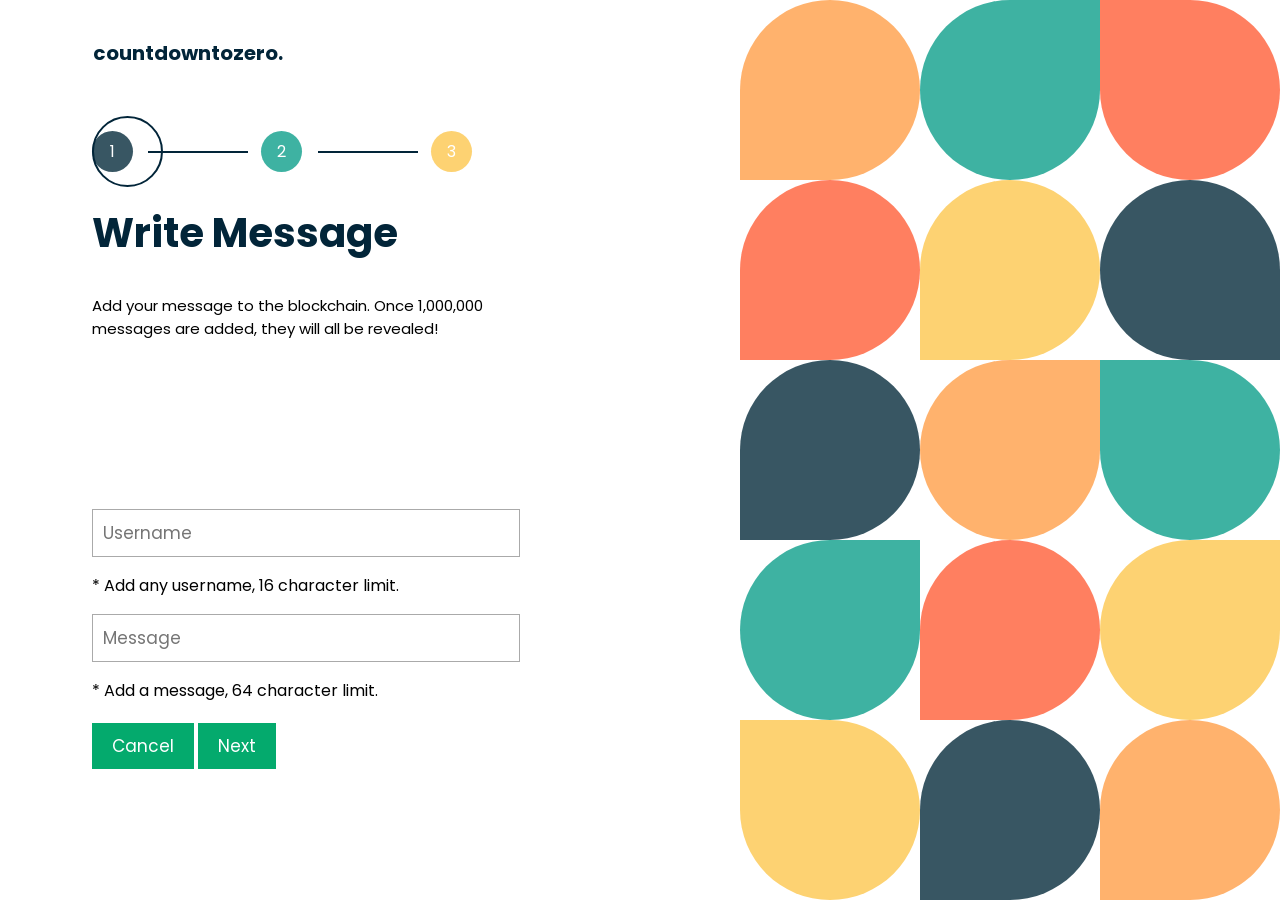
==== form.html @ eae1987a "Form page html complete. Co-authored-by: Cillian O'Neill <cillian_oneill@universumco.com>" ====
<!DOCTYPE html>
<html lang="en">
  <head>
    <meta charset="UTF-8" />
    <meta http-equiv="X-UA-Compatible" content="IE=edge" />
    <meta name="viewport" content="width=device-width, initial-scale=1.0" />
    <title>countdowntozero Form Page</title>
    <link rel="stylesheet" href="style.css" />
    <link rel="preconnect" href="https://fonts.googleapis.com" />
    <link rel="preconnect" href="https://fonts.gstatic.com" crossorigin />
    <link href="https://fonts.googleapis.com/css2?family=Poppins:wght@700&display=swap" rel="stylesheet" />
    <link rel="preconnect" href="https://fonts.googleapis.com" />
    <link rel="preconnect" href="https://fonts.gstatic.com" crossorigin />
    <link
      href="https://fonts.googleapis.com/css2?family=Poppins&display=swap"
      rel="stylesheet"
    />
  </head>
  <body>
    <div class="container">
      <div class="content-container">
        <a href="/home.html" class="nav">countdowntozero.</a>
        <form id="regForm" action="/action_page.php">
          <div id="step-container">
            <span id="circle"></span>
            <span class="step" id="step-1">1</span>
            <div class="line"></div>
            <span class="step" id="step-2">2</span>
            <div class="line"></div>
            <span class="step" id="step-3">3</span>
          </div>
          <div class="tab">
            <h1>Write Message</h1>
            <p class="body-text">Add your message to the blockchain. Once 1,000,000 messages are added, they will all be revealed!</p>
            <input placeholder="Username" class="text-field form-element" id="username" name="username">
            <p class="disclaimer">* Add any username, 16 character limit.</p>
            <input placeholder="Message" class="text-field form-element" id="message" name="message">
            <p class="disclaimer">* Add a message, 64 character limit.</p>
          </div>
          <div class="tab">
            <h1>Select Charity</h1>
            <p class="body-text">Add your message to the blockchain. Once 1,000,000 messages are added, they will all be</p>
              <input type="radio" name="charity" id="FEBA" class="form-element">
              <label class="charity-labels" for="FEBA">European Food Banks Federation
                <p class="charity-text">Each transaction comes with a donation of 10 cents to charity.transaction comes with a donation of 10 cents to</p>
              </label>
              <input type="radio" name="charity" id="ACS" class="form-element">
              <label class="charity-labels" for="ACS">American Cancer Society
              <p class="charity-text">Each transaction comes with a donation of 10 cents to charity.transaction comes with a donation of 10 cents to</p>
              </label>
              <input type="radio" name="charity" id="DS" class="form-element">
              <label class="charity-labels" for="DS">Daffodil Society
                <p class="charity-text">Each transaction comes with a donation of 10 cents to charity.transaction comes with a donation of 10 cents to</p>
              </label>
          </div>
          <div class="tab">
            <h1>Payment</h1>
            <p class="body-text">Add your message to the blockchain. Once 1,000,000 messages are added, they will all be revealed!</p>
            <select name="payment-method" id="payment-method" class="form-element">
              <option value="default">Choose a Payment Method</option>
              <option value="Apple Pay">Apple Pay</option>
              <option value="Google Pay">Google Pay</option>
              <option value="Paypal">Paypal</option>
              <option value="Coinbase Commerce">Coinbase Commerce</option>
              <option value="Bitpay">Bitpay</option>
              <option value="Alipay">Alipay</option>
            </select>
            <div>
              <a href="/info.html">Why do I need to Pay?</a>
              <p><img src="/Images/lock.svg" alt="Secure Payment">Secure Payment By Apple</p>
            </div>
          </div>
          <div>
            <a href="/home.html">
            <button type="button" id="cancel">Cancel</button>
            </a>
            <button type="button" id="prevBtn" onclick="nextPrev(-1)">Previous</button>
            <button type="button" id="nextBtn" onclick="nextPrev(1)">Next</button>
          </div>
          <!-- Circles which indicates the steps of the form: -->
        </form>
      </div>

      <div class="shapes">
          <div class="shapes-1"></div>
          <div class="shapes-2"></div>
          <div class="shapes-3"></div>
          <div class="shapes-4"></div>
      </div>

    </div>
    
    <script src="form.js"></script>
  </body>
</html>
---- style.css ----
/* Basic Styles */
html,
body {
  margin: 0;
  padding: 0;
  width: 100vw;
  height: 100%;
  overflow: hidden;
}

.container {
  display: grid;
  grid-template-columns: 55% 45%;
  position: relative;
}

.content-container {
  margin-left: 13%;
  height: 100vh;
  display: grid;
  align-content: center;
}

.shapes {
  display: grid;
  grid-template-columns: 1fr 1fr 1fr 1fr;
  width: 80vh;
  height: 100vh;
  position: fixed;
  right: 0;
}

.nav-div {
  height: 160px;
}

.small-shapes {
  display: grid;
  grid-template-columns: 1fr 1fr 1fr 1fr 1fr;
  width: 180px;
  height: 36px;
}

.shapes-1 {
  display: grid;
  grid-template-rows: repeat(5 1fr);
}

.shapes-2 {
  display: grid;
  grid-template-rows: repeat(5 1fr);
}

.shapes-3 {
  display: grid;
  grid-template-rows: repeat(5 1fr);
}

.shapes-4 {
  display: grid;
  grid-template-rows: repeat(5 1fr);
}

.base-shape {
  width: 100%;
  height: 100%;
  border-radius: 0 50% 50% 50%;
}

.color0 {
  background-color: #fdd272;
}

.color1 {
  background-color: #ffb26d;
}

.color2 {
  background-color: #3eb2a2;
}

.color3 {
  background-color: #385663;
}

.color4 {
  background-color: #ff7f60;
}

.rotation0 {
  transform: rotate(0deg);
}

.rotation1 {
  transform: rotate(90deg);
}

.rotation2 {
  transform: rotate(180deg);
}

.rotation3 {
  transform: rotate(270deg);
}

#mobile-shape {
  display: none;
}

a {
  text-decoration: none;
}

/* Text Styles */
.nav {
  font-family: poppins, sans-serif;
  font-weight: bold;
  font-size: 2rem;
  color: #022539;
  text-decoration: none;
  position: absolute;
  top: 4.25%;
  left: 7.29%;
}

h1 {
  font-family: poppins, sans-serif;
  color: #022539;
  font-weight: bold;
  font-size: 4rem;
  /* width: 73.4%; */
  line-height: 92px;
}

h2 {
  font-family: poppins, sans-serif;
  font-weight: bold;
  font-size: 2rem;
}

.body-text {
  font-family: poppins, sans-serif;
  font-size: 1.5rem;
  width: 100%;
}

.messages-remaining-container {
  display: flex;
  align-items: center;
  height: 20px;
}

#messages-remaining {
  font-family: poppins, sans-serif;
  font-weight: bold;
  color: #022539;
  font-size: 2rem;
  height: 45px;
  margin-left: 36px;
}

/* Ethereum contract address copy to clipboard button */
#eth-button {
  font-family: poppins, sans-serif;
  font-weight: regular;
  font-size: 1rem;
  color: #000000;
  background-color: rgba(0, 0, 0, 0);
  border: none;
  display: flex;
  cursor: pointer;
  position: absolute;
  padding: 0;
  top: 92%;
  left: 7.29%;
}

.eth-address-mobile {
  display: none;
}

#ethereum-text {
  margin-left: 16px;
}

#copy-icon {
  align-self: center;
}

.eth-input {
  opacity: 0;
  width: 1px;
  height: 1px;
  position: absolute;
  left: -20%;
}

.tooltip {
  display: inline-block;
}

.tooltip .tooltiptext {
  visibility: hidden;
  width: 140px;
  background-color: #555;
  color: #fff;
  text-align: center;
  border-radius: 6px;
  padding: 5px;
  position: absolute;
  z-index: 1;
  bottom: 150%;
  left: 50%;
  margin-left: -75px;
  opacity: 0;
  transition: opacity 0.3s;
}

.tooltip .tooltiptext::after {
  content: "";
  position: absolute;
  top: 100%;
  left: 50%;
  margin-left: -5px;
  border-width: 5px;
  border-style: solid;
  border-color: #555 transparent transparent transparent;
}

.tooltip:hover .tooltiptext {
  visibility: visible;
  opacity: 1;
}

/* Info Button */
.info-button {
  font-family: poppins, sans-serif;
  font-weight: bold;
  color: #022539;
  background-color: #ffffff;
  font-size: 1.5rem;
  width: 277px;
  height: 108px;
  border: 4px solid #385663;
  border-radius: 500px 500px 500px 0px;
  text-decoration: none;
  margin-left: 59px;
  cursor: pointer;
}

#mobile-info-button {
  font-family: poppins, sans-serif;
  font-weight: bold;

  font-size: 1.5rem;
  color: #022539;
  display: none;
}

/* Add message button styling and animation */
.button-container {
  width: 288px;
  display: grid;
  grid-template-columns: repeat(27, 1fr);
  text-decoration: none;
}

.button-background {
  grid-column-start: 2;
  grid-column-end: 4;
  grid-row-start: 2;
  grid-row-end: 16;
  background-color: #fdd272;
  width: 277px;
  height: 108px;
  border-radius: 500px 500px 500px 0px;
  border: none;
  z-index: 0;
}

.add-message {
  grid-column-start: 1;
  grid-column-end: 3;
  grid-row-start: 1;
  grid-row-end: 11;
  font-family: poppins, sans-serif;
  font-weight: bold;
  color: #022539;
  font-size: 1.5rem;
  width: 277px;
  height: 108px;
  border-radius: 500px 500px 500px 0px;
  border: 4px solid #385663;
  background-color: rgba(0, 0, 0, 0);
  z-index: 1;
  transition: transform 0.3s;
  cursor: pointer;
}

.add-message:hover {
  transform: translateX(10px) translateY(11px);
}

.big-button-container {
  display: flex;
  margin-top: 10px;
}

/* Info Page Styles */
.scrollable {
  overflow-y: auto;
}

#info-container {
  align-content: start;
}

.abstract {
  top: 345px;
  left: 140px;
  width: 684px;
  height: 456px;
}

#add-message-info {
  position: fixed;
  top: 83.33%;
  left: 6.9%;
}

#button-background-info {
  position: fixed;
  top: 83.33%;
  left: 6.9%;
}

#add-message-info:hover {
  transform: translateX(0px) translateY(0px);
}

/* Form Page Styles */
* {
  box-sizing: border-box;
}

#regForm {
  font-family: poppins, sans-serif;
  width: 70%;
}

.text-field {
  width: 100%;
}

input {
  padding: 10px;
  font-size: 17px;
  font-family: poppins, sans-serif;
  border: 1px solid #aaaaaa;
}

/* Mark input boxes that gets an error on validation: */
input.invalid {
  background-color: #ffdddd;
}

/* Hide all steps by default: */
.tab {
  display: none;
  height: 58.1481vh;
}

.charity-text {
  display: none;
  align-self: flex-end;
}

button {
  background-color: #04aa6d;
  color: #ffffff;
  border: none;
  padding: 10px 20px;
  font-size: 17px;
  font-family: poppins, sans-serif;
  cursor: pointer;
}

button:hover {
  opacity: 0.8;
}

#prevBtn {
  background-color: #bbbbbb;
}

#cancel {
  display: none;
}

.charity-select {
  display: grid;
  margin: 10% 0;
  height: 15.8839%;
}

input[type="radio"] {
  width: 0px;
  height: 0px;
  margin: 0;
}

.charity-labels {
  display: grid;
  grid-template-rows: 1fr;
  align-items: center;
  border: 3px solid #385663;
  height: 115px;
  padding: 10px 20px 10px 20px;
  transition: 0.3s height;
}

input[type="radio"]:checked + .charity-labels {
  border-color: lawngreen;
  height: 192px;
  grid-template-rows: 95px 1fr;
  /* align-items: start; */
}

input[type="radio"]:checked + .charity-labels .charity-text {
  display: block;
}

/* Make circles that indicate the steps of the form: */
#step-container {
  display: grid;
  align-items: center;
  grid-template-columns: 1fr 2fr 1fr 2fr 1fr;
  justify-content: space-around;
  width: 396px;
}

.step {
  height: 41px;
  width: 41px;
  border-radius: 50%;
  display: flex;
  align-items: center;
  justify-content: center;
  color: #fff;
}

.line {
  width: 99.79px;
  height: 2px;
  background-color: #022539;
}

#step-1 {
  background-color: #385663;
}

#step-2 {
  background-color: #3eb2a2;
}

#step-3 {
  background-color: #fdd272;
}

#circle {
  height: 71px;
  width: 71px;
  position: absolute;
  border: 2px solid #022539;
  border-radius: 50%;
  justify-self: start;
}

.step.active {
  opacity: 1;
  /* border: 2px solid #022539; */
}

/* Mark the steps that are finished and valid: */
.step.finish {
  background-color: #04aa6d;
}

@media (max-width: 1750px) {
  h1 {
    font-size: 3.5rem;
    line-height: 85px;
  }

  h2 {
    font-size: 1.75rem;
  }

  .body-text {
    font-size: 1.3125rem;
  }

  .nav {
    font-size: 1.75rem;
  }

  #messages-remaining {
    font-size: 1.75rem;
  }

  .info-button {
    width: 250px;
    height: 97px;
    margin-left: 15px;
    font-size: 1.3125rem;
  }

  .add-message {
    height: 97px;
    width: 250px;
    font-size: 1.3125rem;
  }

  .button-background {
    height: 97px;
    width: 250px;
  }

  .add-message:hover {
    transform: translateX(11px) translateY(10px);
  }
}

@media (max-width: 1670px) {
  .shapes {
    width: 60vh;
    grid-template-columns: 1fr 1fr 1fr;
  }

  .shapes-1 {
    display: none;
  }

  .nav {
    font-size: 1.5rem;
  }

  h1 {
    font-size: 3rem;
    line-height: 78px;
  }

  h2 {
    font-size: 1.5rem;
  }

  .body-text {
    font-size: 1.125rem;
  }

  .info-button {
    width: 220px;
    height: 86px;
    margin-left: 20px;
    font-size: 1.125rem;
  }

  .button-container {
    width: 240px;
    display: grid;
  }

  .add-message {
    width: 220px;
    height: 86px;
    font-size: 1.125rem;
    grid-column-start: 1;
    grid-column-end: 8;
    grid-row-start: 1;
    grid-row-end: 11;
  }

  .button-background {
    width: 220px;
    height: 86px;
    grid-column-start: 2;
    grid-column-end: 9;
    grid-row-start: 2;
    grid-row-end: 16;
  }

  #messages-remaining {
    margin-left: 30px;
    font-size: 1.5rem;
    height: 37px;
  }

  .add-message:hover {
    transform: translateX(9px) translateY(8px);
  }

  .small-shapes {
    width: 150px;
    height: 30px;
  }

  .big-button-container {
    margin-top: 0px;
  }
}

@media (max-width: 1400px) {
  .nav {
    font-size: 1.25rem;
  }

  h1 {
    font-size: 2.5rem;
    line-height: 68px;
  }

  h2 {
    font-size: 1.25rem;
  }

  .body-text {
    font-size: 0.9375rem;
    height: 200px;
  }

  .info-button {
    width: 200px;
    height: 78px;
    margin-left: 0px;
    font-size: 0.9375rem;
  }

  .button-container {
    width: 240px;
  }

  .add-message {
    width: 200px;
    height: 78px;
    font-size: 0.9375rem;
  }

  .button-background {
    width: 200px;
    height: 78px;
  }

  #messages-remaining {
    margin-left: 25px;
    font-size: 1.25rem;
    height: 30px;
  }

  .add-message:hover {
    transform: translateX(9px) translateY(8px);
  }

  .small-shapes {
    width: 125px;
    height: 25px;
  }

  .big-button-container {
    margin-top: 0px;
  }
}

@media (max-width: 1169px) {
  h1 {
    font-size: 2.4rem;
    line-height: 65px;
  }

  .button-container {
    width: 230px;
  }

  .add-message {
    width: 190px;
    height: 74.1px;
  }

  .button-background {
    width: 190px;
    height: 74.1px;
  }

  .info-button {
    width: 190px;
    height: 74.1px;
  }

  #ethereum-text {
    margin-left: 12px;
  }

  #eth-button {
    font-size: 0.85rem;
  }

  .eth-address-mobile {
    display: inline;
  }

  .eth-address-hidden {
    display: none;
  }
}

@media (max-width: 1122px) {
  h1 {
    font-size: 2rem;
    line-height: 50px;
  }

  #messages-remaining {
    margin-left: 25px;
    font-size: 1rem;
    height: 25px;
  }

  .small-shapes {
    width: 115px;
    height: 23px;
  }

  .button-container {
    width: 210px;
  }

  .add-message {
    width: 175px;
    height: 68.25px;
  }

  .add-message:hover {
    transform: translateX(8px) translateY(7px);
  }

  .button-background {
    width: 175px;
    height: 68.25px;
  }

  .info-button {
    width: 175px;
    height: 68.25px;
  }

  #eth-button {
    font-size: 0.7083rem;
  }

  #copy-icon {
    height: 15px;
  }

  .eth-address-mobile {
    display: inline;
  }

  .eth-address-hidden {
    display: none;
  }
}

@media (max-width: 936px) {
  h1 {
    font-size: 1.8rem;
  }

  .shapes {
    width: 40vh;
    grid-template-columns: 1fr 1fr;
  }

  .shapes-2 {
    display: none;
  }
}

@media (max-width: 840px) {
  h1 {
    font-size: 1.5rem;
    line-height: 45px;
  }

  .nav {
    font-size: 0.95rem;
  }

  #messages-remaining {
    margin-left: 18px;
    font-size: 0.95rem;
    height: 23px;
  }

  .small-shapes {
    width: 90px;
    height: 18px;
  }

  .button-container {
    width: 190px;
  }

  .add-message {
    width: 155px;
    height: 60.45px;
    font-size: 0.8rem;
    border-width: 3px;
  }

  .add-message:hover {
    transform: translateX(7px) translateY(6px);
  }

  .button-background {
    width: 155px;
    height: 60.45px;
  }

  .info-button {
    width: 155px;
    height: 60.45px;
    font-size: 0.8rem;
    border-width: 3px;
  }
}

@media (max-width: 700px) {
  h1 {
    font-size: 1.3rem;
    line-height: 35px;
  }

  .button-container {
    width: 160px;
  }

  .add-message {
    width: 130px;
    height: 50.7px;
    font-size: 0.7rem;
    border-width: 2px;
  }

  .button-background {
    height: 50.7px;
    width: 130px;
  }

  .add-message:hover {
    transform: translateX(6px) translateY(5px);
  }

  .info-button {
    width: 130px;
    height: 50.7px;
    font-size: 0.7rem;
    border-width: 2px;
  }
}

@media (max-width: 638px) {
  h1 {
    font-size: 1.1rem;
    line-height: 29px;
  }

  #messages-remaining {
    margin-left: 15px;
    font-size: 0.8rem;
    height: 18px;
  }

  .small-shapes {
    width: 75px;
    height: 15px;
  }
  .button-container {
    width: 140px;
  }

  .add-message {
    width: 115px;
    height: 44.85px;
    font-size: 0.6rem;
    border-width: 2px;
  }

  #add-message-info {
    right: 10%;
  }

  .add-message:hover {
    transform: translateX(6px) translateY(5px);
  }

  .button-background {
    width: 115px;
    height: 44.85px;
  }

  .info-button {
    width: 115px;
    height: 44.85px;
    font-size: 0.6rem;
    border-width: 2px;
  }
}

@media (max-width: 480px) {
  .shapes {
    display: none;
  }

  .nav {
    font-size: 1.25rem;
  }

  .container {
    grid-template-columns: 1fr;
  }

  .content-container {
    margin: 7.292%;

    justify-items: center;
  }

  .messages-remaining-container {
    width: 100%;
  }

  #messages-remaining {
    margin-left: 4.6728vw;
    font-size: 4.4392vw;
    height: 6.5vw;
  }

  .small-shapes {
    width: 23.364vw;
    height: 4.6728vw;
  }

  h1 {
    width: 100%;
    font-size: 1.8rem;
    line-height: 45px;
    margin-top: 34px;
    margin-bottom: 52px;
  }

  .button-container {
    width: 288px;
  }

  .add-message {
    font-size: 1.5rem;
    width: 277px;
    height: 108px;
    margin-bottom: 43px;
  }

  .add-message:hover {
    transform: translateX(11px) translateY(15px);
  }

  .info-button {
    display: none;
  }

  #mobile-info-button {
    display: initial;
    margin-bottom: 120px;
  }

  .button-background {
    width: 277px;
    height: 108px;
  }

  #mobile-shape {
    display: initial;
    position: absolute;
    width: 170px;
    top: 70%;
    right: 0;
  }

  #eth-button {
    font-size: 1rem;
    top: 86%;
    left: 0;
    right: 0;
    margin-right: auto;
    margin-left: auto;
  }
}

@media (max-width: 375px) {
  h1 {
    font-size: 1.5rem;
    line-height: 35px;
    margin-bottom: 40px;
  }

  .button-container {
    width: 230px;
  }

  .add-message {
    font-size: 1.2rem;
    width: 220px;
    height: 85.7761px;
    margin-bottom: 43px;
  }

  .add-message:hover {
    transform: translateX(9px) translateY(13px);
  }

  #mobile-info-button {
    font-size: 1.2rem;
  }

  .button-background {
    width: 220px;
    height: 85.7761px;
  }

  #mobile-shape {
    width: 150px;
  }

  #eth-button {
    font-size: 0.8rem;
  }
}

/* Height Media Queries */
@media (min-height: 1700px) {
  .shapes {
    width: 60vh;
    grid-template-columns: 1fr 1fr 1fr;
  }

  .shapes-1 {
    display: none;
  }
}

@media (max-width: 700px) and (min-width: 481px) {
  .shapes {
    width: 20vh;
    grid-template-columns: 1fr;
  }

  .shapes-3 {
    display: none;
  }
}

@media (min-height: 1000px) and (min-width: 480px) and (max-width: 1270px) {
  .shapes {
    width: 20vh;
    grid-template-columns: 1fr;
  }

  .shapes-2 {
    display: none;
  }

  .shapes-3 {
    display: none;
  }
}

@media (min-height: 1200px) and (min-width: 1271px) and (max-width: 2100) {
  .shapes {
    width: 40vh;
    grid-template-columns: 1fr 1fr;
  }

  .shapes-3 {
    display: none;
  }

  .shapes-2 {
    display: none;
  }
}

/* Info Media Queries */

@media (max-width: 1650px) {
  #add-message-info {
    top: 80%;
  }

  #button-background-info {
    top: 80%;
  }
}

@media (max-width: 1400px) {
  #add-message-info {
    top: 75%;
  }

  #button-background-info {
    top: 75%;
  }
}

@media (max-width: 840px) {
  #add-message-info {
    top: 80%;
  }

  #button-background-info {
    top: 80%;
  }
}

@media (max-width: 700px) {
  #add-message-info {
    top: 65%;
    grid-column-start: 1;
    grid-column-end: 1;
    grid-row-start: 1;
    grid-row-end: 1;
  }

  #button-background-info {
    top: 65%;
    grid-column-start: 1;
    grid-column-end: 1;
    grid-row-start: 1;
    grid-row-end: 1;
  }

  .abstract {
    width: 350px;
  }

  .body-text {
    width: 350px;
    height: 100%;
  }
}

@media (max-width: 638px) {
  #add-message-info {
    top: 60%;
  }

  #button-background-info {
    top: 60%;
  }

  .body-text {
    height: 100%;
  }
}

@media (max-width: 480px) {
  #small-info-shapes {
    margin-right: 450px;
  }

  #info-h1 {
    font-size: 4rem;
    width: 472px;
    height: 172px;
    line-height: 82.66px;
    margin-right: 80px;
    margin-bottom: 17.5px;
  }

  h2 {
    font-size: 42.66px;
    width: 472px;
    height: 60px;
  }

  #add-message-info {
    left: 15%;
    top: 80%;
  }

  #button-background-info {
    left: 15%;
    top: 80%;
  }

  .abstract {
    width: 450px;
    height: 314.66px;
    margin-top: 17.5px;
    margin-left: 40px;
  }

  .body-text {
    font-size: 1.5rem;
    line-height: 42px;
    width: 70%;
  }
}
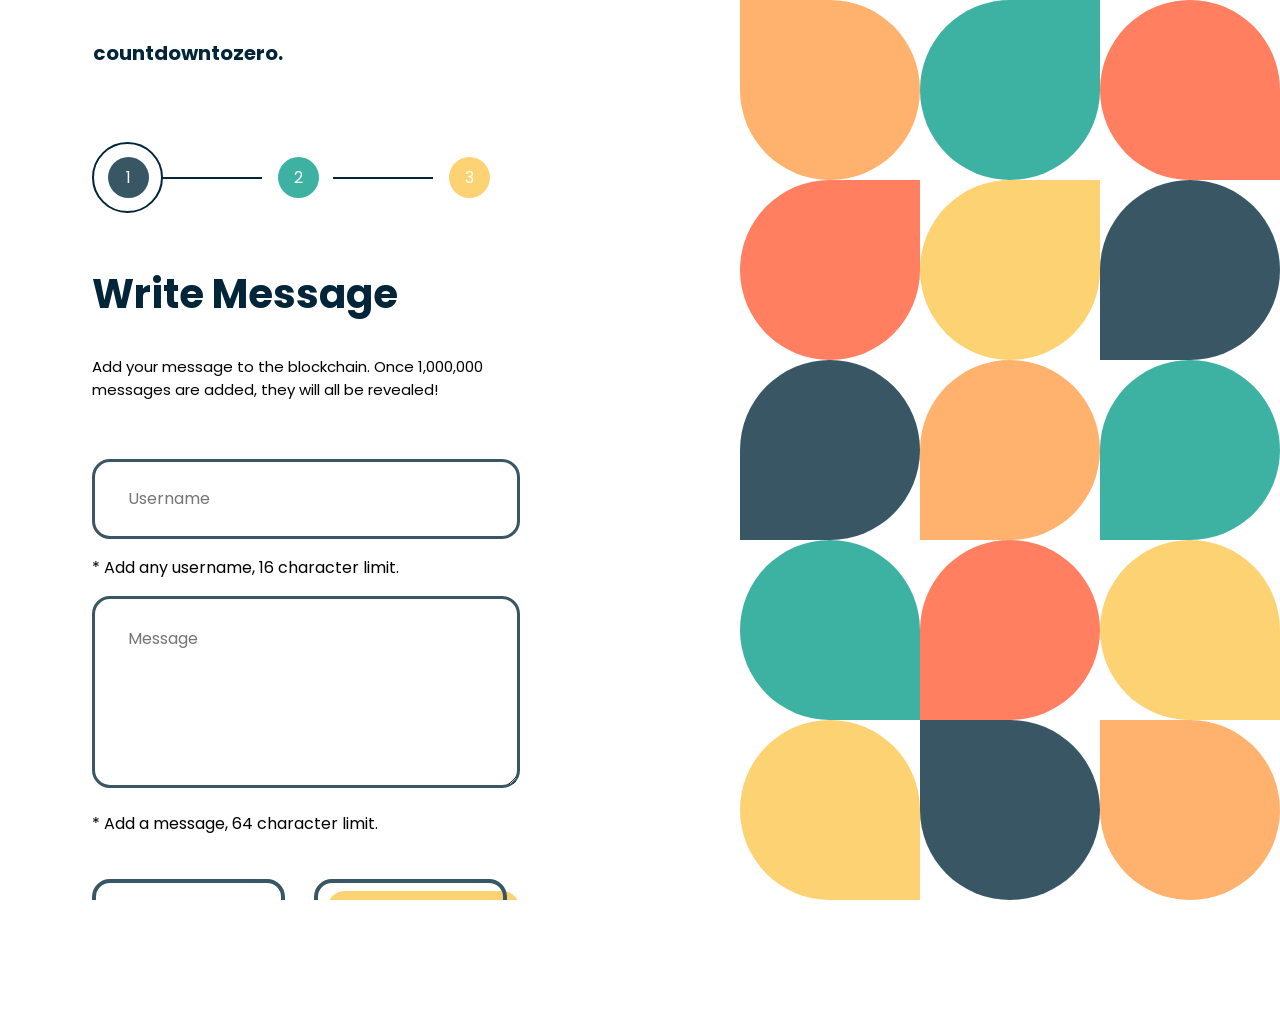
==== commit 41b61d04: "First form tab working. Co-authored-by: Cillian O'Neill <cillian_oneill@universumco.com>" ====
--- a/form.html
+++ b/form.html
@@ -16,47 +16,59 @@
       rel="stylesheet"
     />
   </head>
-  <body>
+  <body class="scrollable">
     <div class="container">
-      <div class="content-container">
-        <a href="/home.html" class="nav">countdowntozero.</a>
+      <div class="content-container" id="form-container">
+            <a href="/home.html" class="nav">countdowntozero.</a>
         <form id="regForm" action="/action_page.php">
-          <div id="step-container">
+          <div id="big-step-container">
+            <div id="step-container">
+              <span class="step" id="step-1">1</span>
+              <div class="line"></div>
+              <span class="step" id="step-2">2</span>
+              <div class="line"></div>
+              <span class="step" id="step-3">3</span>
+            </div>
             <span id="circle"></span>
-            <span class="step" id="step-1">1</span>
-            <div class="line"></div>
-            <span class="step" id="step-2">2</span>
-            <div class="line"></div>
-            <span class="step" id="step-3">3</span>
           </div>
           <div class="tab">
-            <h1>Write Message</h1>
-            <p class="body-text">Add your message to the blockchain. Once 1,000,000 messages are added, they will all be revealed!</p>
-            <input placeholder="Username" class="text-field form-element" id="username" name="username">
+            <h1 class="form-h1">Write Message</h1>
+            <p class="body-text form-body-text">Add your message to the blockchain. Once 1,000,000 messages are added, they will all be revealed!</p>
+            <input placeholder="Username" class="text-field form-element" id="username" name="username" maxlength="16">
             <p class="disclaimer">* Add any username, 16 character limit.</p>
-            <input placeholder="Message" class="text-field form-element" id="message" name="message">
+            <textarea placeholder="Message" class="text-field form-element" id="message" name="message" maxlength="64orm"></textarea>
             <p class="disclaimer">* Add a message, 64 character limit.</p>
           </div>
           <div class="tab">
-            <h1>Select Charity</h1>
-            <p class="body-text">Add your message to the blockchain. Once 1,000,000 messages are added, they will all be</p>
+            <h1 class="form-h1">Select Charity</h1>
+            <p class="body-text form-body-text">
+              Add your message to the blockchain. Once 1,000,000 messages are added, they will all be</p>
               <input type="radio" name="charity" id="FEBA" class="form-element">
-              <label class="charity-labels" for="FEBA">European Food Banks Federation
+              <label class="charity-label form-element" for="FEBA">
+                <div class="fake-radio"></div>
+                <img src="/Images/FEBA.svg" class="charity-image" alt="Image of ACS">
+                European Food Banks Federation
                 <p class="charity-text">Each transaction comes with a donation of 10 cents to charity.transaction comes with a donation of 10 cents to</p>
               </label>
               <input type="radio" name="charity" id="ACS" class="form-element">
-              <label class="charity-labels" for="ACS">American Cancer Society
-              <p class="charity-text">Each transaction comes with a donation of 10 cents to charity.transaction comes with a donation of 10 cents to</p>
+              <label class="charity-label form-element" for="ACS">
+                <div class="fake-radio"></div>
+                <img src="/Images/ACS.svg" class="charity-image" alt="Image of DS">
+                American Cancer Society
+                <p class="charity-text">Each transaction comes with a donation of 10 cents to charity.transaction comes with a donation of 10 cents to</p>
               </label>
               <input type="radio" name="charity" id="DS" class="form-element">
-              <label class="charity-labels" for="DS">Daffodil Society
+              <div class="fake-radio"></div>
+              <img src="/Images/DS.svg" class="charity-image" alt="Image of FEBA">
+              <label class="charity-label form-element" for="DS">
+                Daffodil Society
                 <p class="charity-text">Each transaction comes with a donation of 10 cents to charity.transaction comes with a donation of 10 cents to</p>
               </label>
           </div>
           <div class="tab">
-            <h1>Payment</h1>
-            <p class="body-text">Add your message to the blockchain. Once 1,000,000 messages are added, they will all be revealed!</p>
-            <select name="payment-method" id="payment-method" class="form-element">
+            <h1 class="form-h1">Payment</h1>
+            <p class="body-text form-body-text">Add your message to the blockchain. Once 1,000,000 messages are added, they will all be revealed!</p>
+            <select name="payment-method" class="payment-method form-element">
               <option value="default">Choose a Payment Method</option>
               <option value="Apple Pay">Apple Pay</option>
               <option value="Google Pay">Google Pay</option>
@@ -70,14 +82,16 @@
               <p><img src="/Images/lock.svg" alt="Secure Payment">Secure Payment By Apple</p>
             </div>
           </div>
-          <div>
-            <a href="/home.html">
+          <div class="form-button-container">
+            <a href="/home.html" id="cancel-anchor">
             <button type="button" id="cancel">Cancel</button>
             </a>
-            <button type="button" id="prevBtn" onclick="nextPrev(-1)">Previous</button>
-            <button type="button" id="nextBtn" onclick="nextPrev(1)">Next</button>
+            <button type="button" id="prevBtn" onclick="nextPrev(-1)">Back</button>
+            <div class="next-button-container">
+              <button type="button" id="nextBtn" onclick="nextPrev(1)">Continue</button>
+              <button class="button-background" id="nextBtn-background" type="button"></button>
+            </div>
           </div>
-          <!-- Circles which indicates the steps of the form: -->
         </form>
       </div>
 
--- a/style.css
+++ b/style.css
@@ -12,6 +12,7 @@
   display: grid;
   grid-template-columns: 55% 45%;
   position: relative;
+  height: 100%;
 }
 
 .content-container {
@@ -128,7 +129,7 @@
   color: #022539;
   font-weight: bold;
   font-size: 4rem;
-  /* width: 73.4%; */
+  width: 73.4%;
   line-height: 92px;
 }
 
@@ -244,8 +245,13 @@
   border: 4px solid #385663;
   border-radius: 500px 500px 500px 0px;
   text-decoration: none;
+  cursor: pointer;
+}
+
+.info-anchor {
   margin-left: 59px;
-  cursor: pointer;
+  border-radius: 500px 500px 500px 0px;
+  width: auto;
 }
 
 #mobile-info-button {
@@ -258,7 +264,7 @@
 }
 
 /* Add message button styling and animation */
-.button-container {
+/* .button-container {
   width: 288px;
   display: grid;
   grid-template-columns: repeat(27, 1fr);
@@ -299,12 +305,58 @@
 
 .add-message:hover {
   transform: translateX(10px) translateY(11px);
+} */
+
+.button-container {
+  position: relative;
+  width: 288px;
+  height: 120px;
+  display: grid;
+  text-decoration: none;
+}
+
+.button-background {
+  position: absolute;
+  background-color: #fdd272;
+  width: 277px;
+  height: 108px;
+  border-radius: 500px 500px 500px 0px;
+  border: none;
+  z-index: 0;
+  cursor: pointer;
+  align-self: end;
+  justify-self: end;
+}
+
+.add-message {
+  position: absolute;
+  font-family: poppins, sans-serif;
+  font-weight: bold;
+  color: #022539;
+  font-size: 1.5rem;
+  width: 277px;
+  height: 108px;
+  border-radius: 500px 500px 500px 0px;
+  border: 4px solid #385663;
+  background-color: rgba(0, 0, 0, 0);
+  z-index: 1;
+  transition: transform 0.3s;
+  cursor: pointer;
+}
+
+.add-message:hover {
+  transform: translateX(11px) translateY(12px);
 }
 
 .big-button-container {
   display: flex;
   margin-top: 10px;
 }
+
+/* .big-button-container {
+  display: flex;
+  margin-top: 10px;
+} */
 
 /* Info Page Styles */
 .scrollable {
@@ -339,35 +391,66 @@
 }
 
 /* Form Page Styles */
-* {
+* :not(.no-box-sizing) {
   box-sizing: border-box;
 }
 
+.form-h1 {
+  width: initial;
+}
+
+#form-container {
+  /* margin-top: 142px; */
+  /* margin-top: 7.3958%; */
+  /* height: 100%; */
+  align-content: start;
+  /* display: grid; */
+  /* grid-template-rows: 7.3958% 1fr 7.3958%; */
+}
+
 #regForm {
   font-family: poppins, sans-serif;
   width: 70%;
+  /* height: 100%; */
+  /* margin-top: 13.1481%; */
+  margin-top: 142px;
 }
 
 .text-field {
   width: 100%;
+  height: 80px;
+  border: 3px solid #385663;
+  border-radius: 18px;
+}
+
+#message {
+  height: 192px;
 }
 
 input {
-  padding: 10px;
-  font-size: 17px;
-  font-family: poppins, sans-serif;
-  border: 1px solid #aaaaaa;
+  padding: 10px 33px;
+  font-size: 1rem;
+  font-family: poppins, sans-serif;
+  margin-top: 43px;
+}
+
+textarea {
+  padding: 27px 33px;
+  font-family: poppins, sans-serif;
+  font-size: 1rem;
+}
+
+.form-element:focus {
+  border-color: #022539;
+  outline: none;
 }
 
 /* Mark input boxes that gets an error on validation: */
-input.invalid {
-  background-color: #ffdddd;
-}
 
 /* Hide all steps by default: */
 .tab {
   display: none;
-  height: 58.1481vh;
+  /* height: 75%; */
 }
 
 .charity-text {
@@ -375,7 +458,7 @@
   align-self: flex-end;
 }
 
-button {
+/* #nextBtn {
   background-color: #04aa6d;
   color: #ffffff;
   border: none;
@@ -383,18 +466,98 @@
   font-size: 17px;
   font-family: poppins, sans-serif;
   cursor: pointer;
-}
-
-button:hover {
-  opacity: 0.8;
+} */
+
+/* .button-container {
+  width: 48.1802%;
+  display: grid;
+  grid-template-columns: repeat(27, 1fr);
+  text-decoration: none;
+} */
+/* 
+.button-background {
+  grid-column-start: 2;
+  grid-column-end: 4;
+  grid-row-start: 2;
+  grid-row-end: 16;
+  background-color: #fdd272;
+  width: 277px;
+  height: 108px;
+  border-radius: 500px 500px 500px 0px;
+  border: none;
+  z-index: 0;
+} */
+
+.form-button-container {
+  display: flex;
+  justify-content: space-between;
+  margin-top: 43px;
+  margin-bottom: 50px;
+}
+
+.next-button-container {
+  position: relative;
+  display: grid;
+  width: 48.1802%;
+  height: 92px;
+  /* padding-left: 20px; */
+  transition: 0.3s justify-items, 0.3s align-items;
+}
+
+#nextBtn {
+  font-family: poppins, sans-serif;
+  font-weight: bold;
+  color: #022539;
+  font-size: 1.5rem;
+  width: 93.5251%;
+  height: 80px;
+  border-radius: 18px;
+  border: 4px solid #385663;
+  background-color: rgba(0, 0, 0, 0);
+  z-index: 1;
+  transition: transform 0.3s;
+  cursor: pointer;
+}
+
+#nextBtn-background {
+  border-radius: 18px;
+  width: 93.5251%;
+  height: 80px;
+}
+
+#nextBtn:hover {
+  transform: translateX(6.4743%) translateY(12px);
 }
 
 #prevBtn {
-  background-color: #bbbbbb;
+  font-family: poppins, sans-serif;
+  color: #022539;
+  border-radius: 18px;
+  background-color: #ffffff;
+  font-size: 1.5rem;
+  width: 45.0606%;
+  height: 80px;
+  border: 4px solid #385663;
+  text-decoration: none;
+  cursor: pointer;
+}
+
+#cancel-anchor {
+  width: 45.0606%;
 }
 
 #cancel {
   display: none;
+  font-family: poppins, sans-serif;
+  color: #022539;
+  border-radius: 18px;
+  background-color: #ffffff;
+  font-size: 1.5rem;
+  width: 100%;
+  height: 80px;
+  border: 4px solid #385663;
+  text-decoration: none;
+  cursor: pointer;
 }
 
 .charity-select {
@@ -403,13 +566,21 @@
   height: 15.8839%;
 }
 
+input:-webkit-autofill,
+input:-webkit-autofill:hover,
+input:-webkit-autofill:focus,
+input:-webkit-autofill:active {
+  box-shadow: 0 0 0 100px white inset !important;
+  -webkit-box-shadow: 0 0 0 100px white inset !important;
+}
+
 input[type="radio"] {
   width: 0px;
   height: 0px;
   margin: 0;
 }
 
-.charity-labels {
+.charity-label {
   display: grid;
   grid-template-rows: 1fr;
   align-items: center;
@@ -419,24 +590,47 @@
   transition: 0.3s height;
 }
 
-input[type="radio"]:checked + .charity-labels {
+input[type="radio"]:checked + .charity-label {
   border-color: lawngreen;
   height: 192px;
   grid-template-rows: 95px 1fr;
   /* align-items: start; */
 }
 
-input[type="radio"]:checked + .charity-labels .charity-text {
+input[type="radio"]:checked + .charity-label .charity-text {
   display: block;
 }
 
+.fake-radio {
+  width: 22px;
+  height: 22px;
+  border: 2px solid #385663;
+  border-radius: 50%;
+}
+
 /* Make circles that indicate the steps of the form: */
+#big-step-container {
+  display: grid;
+  position: relative;
+  grid-template-columns: 2fr 1fr;
+  align-items: center;
+  /* margin-top: 51px; */
+  margin-bottom: 47px;
+  height: 71px;
+}
+
 #step-container {
   display: grid;
+  position: absolute;
+  grid-template-columns: 0.95fr 2fr 0.95fr 2fr 0.95fr;
   align-items: center;
-  grid-template-columns: 1fr 2fr 1fr 2fr 1fr;
-  justify-content: space-around;
+  justify-content: center;
   width: 396px;
+  /* margin-left: 18px; */
+  /* margin-bottom: 50px; */
+  /* left: 7.292%;
+  top: 13.14%; */
+  margin: 0 16px;
 }
 
 .step {
@@ -473,17 +667,37 @@
   position: absolute;
   border: 2px solid #022539;
   border-radius: 50%;
-  justify-self: start;
+  transition: 0.3s transform;
+  /* justify-self:; */
+  /* top: 11.8%; */
+  /* grid-row-start: 0;
+  grid-row-end: 2; */
 }
 
 .step.active {
   opacity: 1;
-  /* border: 2px solid #022539; */
-}
-
-/* Mark the steps that are finished and valid: */
-.step.finish {
-  background-color: #04aa6d;
+}
+
+/* Payment Styles */
+
+.payment-method {
+  -webkit-appearance: none;
+  font-family: poppins, sans-serif;
+  font-size: 24px;
+  text-align-last: center;
+  top: 535px;
+  left: 140px;
+  width: 577px;
+  height: 80px;
+  border: 3px solid #385663;
+  border-radius: 18px;
+  background-image: url("Images/paymentselector.svg");
+  background-repeat: no-repeat;
+  background-position: 95% 50%;
+}
+
+.invalid {
+  border-color: #ff7f60;
 }
 
 @media (max-width: 1750px) {
@@ -511,8 +725,16 @@
   .info-button {
     width: 250px;
     height: 97px;
+    font-size: 1.3125rem;
+  }
+
+  .info-anchor {
     margin-left: 15px;
-    font-size: 1.3125rem;
+  }
+
+  .button-container {
+    width: 260px;
+    height: 108px;
   }
 
   .add-message {
@@ -561,32 +783,27 @@
   .info-button {
     width: 220px;
     height: 86px;
+    font-size: 1.125rem;
+  }
+
+  .info-anchor {
     margin-left: 20px;
-    font-size: 1.125rem;
   }
 
   .button-container {
-    width: 240px;
-    display: grid;
+    width: 230px;
+    height: 95px;
   }
 
   .add-message {
     width: 220px;
     height: 86px;
     font-size: 1.125rem;
-    grid-column-start: 1;
-    grid-column-end: 8;
-    grid-row-start: 1;
-    grid-row-end: 11;
   }
 
   .button-background {
     width: 220px;
     height: 86px;
-    grid-column-start: 2;
-    grid-column-end: 9;
-    grid-row-start: 2;
-    grid-row-end: 16;
   }
 
   #messages-remaining {
@@ -628,15 +845,23 @@
     height: 200px;
   }
 
+  .form-body-text {
+    height: initial;
+  }
+
   .info-button {
     width: 200px;
     height: 78px;
-    margin-left: 0px;
     font-size: 0.9375rem;
   }
 
+  .info-anchor {
+    margin-left: 15px;
+  }
+
   .button-container {
-    width: 240px;
+    width: 209px;
+    height: 86px;
   }
 
   .add-message {
@@ -677,7 +902,8 @@
   }
 
   .button-container {
-    width: 230px;
+    width: 199px;
+    height: 82px;
   }
 
   .add-message {
@@ -730,7 +956,8 @@
   }
 
   .button-container {
-    width: 210px;
+    width: 183px;
+    height: 75.5px;
   }
 
   .add-message {
@@ -806,7 +1033,8 @@
   }
 
   .button-container {
-    width: 190px;
+    width: 163px;
+    height: 67px;
   }
 
   .add-message {
@@ -840,7 +1068,8 @@
   }
 
   .button-container {
-    width: 160px;
+    width: 135px;
+    height: 56px;
   }
 
   .add-message {
@@ -875,7 +1104,7 @@
 
   #messages-remaining {
     margin-left: 15px;
-    font-size: 0.8rem;
+    font-size: 0.7rem;
     height: 18px;
   }
 
@@ -884,7 +1113,8 @@
     height: 15px;
   }
   .button-container {
-    width: 140px;
+    width: 121px;
+    height: 49.7px;
   }
 
   .add-message {
@@ -959,6 +1189,7 @@
 
   .button-container {
     width: 288px;
+    height: 123px;
   }
 
   .add-message {
@@ -978,7 +1209,9 @@
 
   #mobile-info-button {
     display: initial;
+    margin-top: 43px;
     margin-bottom: 120px;
+    text-decoration: underline;
   }
 
   .button-background {
@@ -995,8 +1228,10 @@
   }
 
   #eth-button {
+    width: 100vw;
+    justify-content: center;
     font-size: 1rem;
-    top: 86%;
+    /* top: 86%; */
     left: 0;
     right: 0;
     margin-right: auto;
@@ -1012,7 +1247,8 @@
   }
 
   .button-container {
-    width: 230px;
+    width: 229px;
+    height: 99px;
   }
 
   .add-message {
@@ -1094,6 +1330,17 @@
 
   .shapes-2 {
     display: none;
+  }
+}
+
+@media (min-height: 1160px) {
+  #form-container {
+    align-content: center;
+  }
+
+  #regForm {
+    height: 900px;
+    margin-top: initial;
   }
 }
 
@@ -1154,6 +1401,10 @@
     width: 350px;
     height: 100%;
   }
+
+  .form-body-text {
+    height: initial;
+  }
 }
 
 @media (max-width: 638px) {
@@ -1167,6 +1418,10 @@
 
   .body-text {
     height: 100%;
+  }
+
+  .form-body-text {
+    height: initial;
   }
 }
 
@@ -1185,31 +1440,63 @@
   }
 
   h2 {
-    font-size: 42.66px;
+    font-size: 2.666rem;
     width: 472px;
     height: 60px;
   }
 
   #add-message-info {
     left: 15%;
-    top: 80%;
+    top: 70%;
   }
 
   #button-background-info {
     left: 15%;
-    top: 80%;
+    top: 70%;
   }
 
   .abstract {
-    width: 450px;
-    height: 314.66px;
-    margin-top: 17.5px;
-    margin-left: 40px;
+    width: 45%;
+    height: 45%;
+    margin-right: 150px;
   }
 
   .body-text {
     font-size: 1.5rem;
-    line-height: 42px;
-    width: 70%;
-  }
-}
+    line-height: 42.66px;
+    width: 65%;
+  }
+
+  .form-body-text {
+    height: initial;
+  }
+}
+
+@media (max-width: 375px) {
+  #info-h1 {
+    font-size: 3.5rem;
+    line-height: 70px;
+  }
+
+  h2 {
+    font-size: 2rem;
+    width: 400px;
+    height: 80px;
+  }
+
+  .body-text {
+    width: 60%;
+  }
+
+  #add-message-info {
+    left: 20%;
+  }
+
+  #button-background-info {
+    left: 20%;
+  }
+
+  .abstract {
+    width: 400px;
+  }
+}
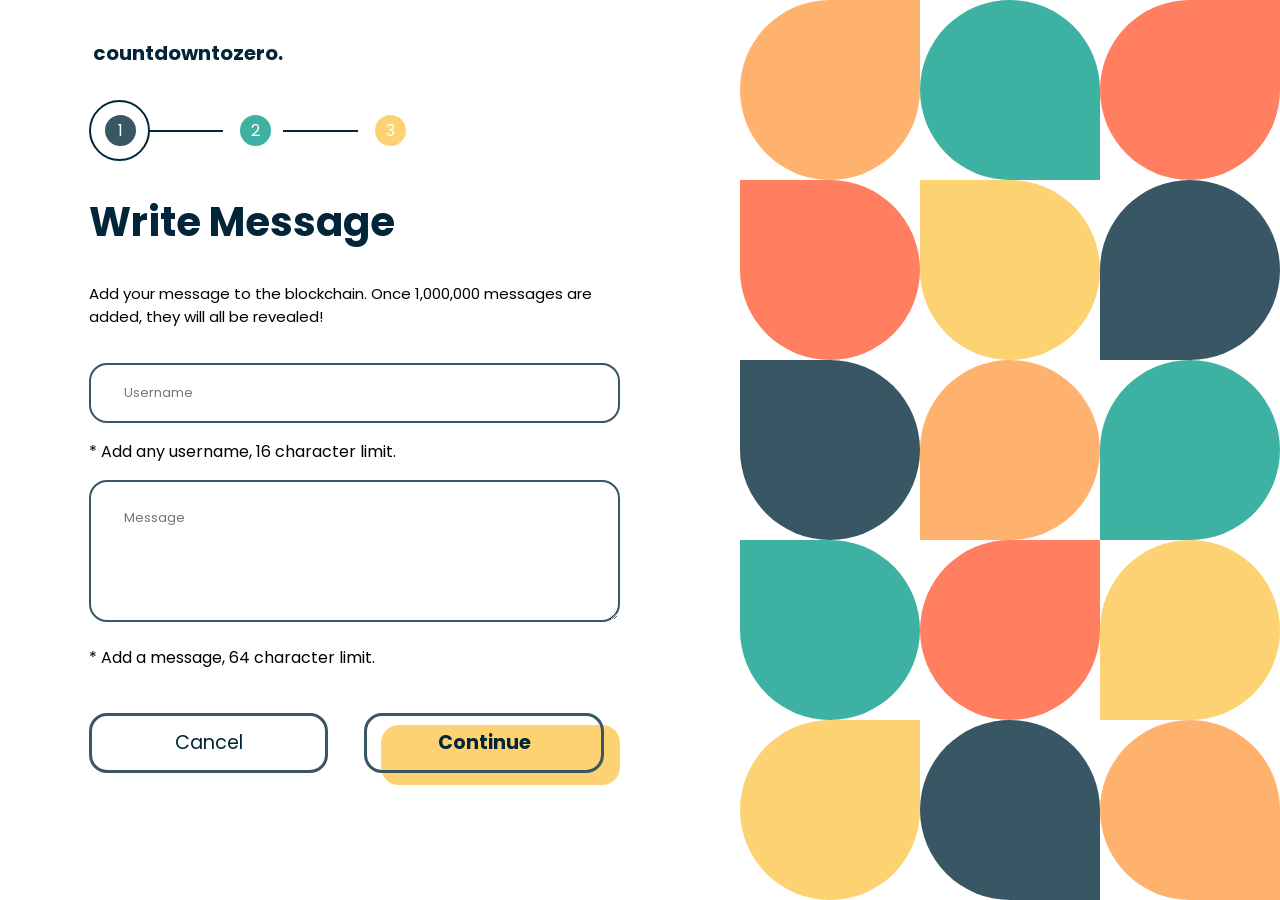
==== commit fa9988d8: "Form responsive 1/2. Co-authored-by: Cillian O'Neill <cillian_oneill@universumco.com>" ====
--- a/form.html
+++ b/form.html
@@ -17,7 +17,7 @@
     />
   </head>
   <body class="scrollable">
-    <div class="container">
+    <div class="container" id="large-form-container">
       <div class="content-container" id="form-container">
             <a href="/home.html" class="nav">countdowntozero.</a>
         <form id="regForm" action="/action_page.php">
@@ -45,65 +45,135 @@
               Add your message to the blockchain. Once 1,000,000 messages are added, they will all be</p>
               <input type="radio" name="charity" id="FEBA" class="form-element">
               <label class="charity-label form-element" for="FEBA">
-                <div class="fake-radio"></div>
-                <img src="/Images/FEBA.svg" class="charity-image" alt="Image of ACS">
-                European Food Banks Federation
+                <div class="charity-top">                
+                  <div class="fake-radio"><div class="radio-checked"></div></div>
+                  <img src="/Images/FEBA.svg" class="charity-image" alt="Image of ACS">
+                  <p class="body-text">European Food Banks Federation</p>
+                  <p class="body-text mobile-charity-text">FEBA</p>
+                </div>
                 <p class="charity-text">Each transaction comes with a donation of 10 cents to charity.transaction comes with a donation of 10 cents to</p>
               </label>
               <input type="radio" name="charity" id="ACS" class="form-element">
               <label class="charity-label form-element" for="ACS">
-                <div class="fake-radio"></div>
-                <img src="/Images/ACS.svg" class="charity-image" alt="Image of DS">
-                American Cancer Society
+                <div class="charity-top">
+                  <div class="fake-radio"><div class="radio-checked"></div></div>
+                  <img src="/Images/ACS.svg" class="charity-image" alt="Image of DS">
+                  <p class="body-text">American Cancer Society</p>
+                  <p class="body-text mobile-charity-text">ACS</p>
+                </div>
                 <p class="charity-text">Each transaction comes with a donation of 10 cents to charity.transaction comes with a donation of 10 cents to</p>
               </label>
               <input type="radio" name="charity" id="DS" class="form-element">
-              <div class="fake-radio"></div>
-              <img src="/Images/DS.svg" class="charity-image" alt="Image of FEBA">
               <label class="charity-label form-element" for="DS">
-                Daffodil Society
+                <div class="charity-top">
+                  <div class="fake-radio"><div class="radio-checked"></div></div>
+                  <img src="/Images/DS.svg" class="charity-image" alt="Image of FEBA">
+                  <p class="body-text">Daffodil Society</p> 
+                  <p class="body-text mobile-charity-text">DS</p>
+                </div>
                 <p class="charity-text">Each transaction comes with a donation of 10 cents to charity.transaction comes with a donation of 10 cents to</p>
               </label>
           </div>
+
+          <!-- Payment HTML -->
           <div class="tab">
             <h1 class="form-h1">Payment</h1>
             <p class="body-text form-body-text">Add your message to the blockchain. Once 1,000,000 messages are added, they will all be revealed!</p>
-            <select name="payment-method" class="payment-method form-element">
-              <option value="default">Choose a Payment Method</option>
-              <option value="Apple Pay">Apple Pay</option>
-              <option value="Google Pay">Google Pay</option>
-              <option value="Paypal">Paypal</option>
-              <option value="Coinbase Commerce">Coinbase Commerce</option>
-              <option value="Bitpay">Bitpay</option>
-              <option value="Alipay">Alipay</option>
-            </select>
-            <div>
-              <a href="/info.html">Why do I need to Pay?</a>
-              <p><img src="/Images/lock.svg" alt="Secure Payment">Secure Payment By Apple</p>
+            <input type="radio" name="payment-label" id="apple-pay" class="form-element">
+            <label class="charity-label" id="payment-label" for="apple-pay">
+            <div class="charity-top">
+              <div class="fake-radio">
+               <div class="radio-checked"></div>
+                </div>
+                <img src="/Images/apple-logo.svg" class="apple-image" alt="Image of Apple Logo">
+                <p class="body-text">Apple Pay</p>
             </div>
+              </label>
+            <label class="charity-label" id="payment-label" for="apple-pay">
+            <div class="charity-top">
+              <div class="fake-radio">
+               <div class="radio-checked"></div>
+                </div>
+                <img src="/Images/apple-logo.svg" class="apple-image" alt="Image of Apple Logo">
+                <p class="body-text">Apple Pay</p>
+            </div>
+              </label>
+            <label class="charity-label" id="payment-label" for="apple-pay">
+            <div class="charity-top">
+              <div class="fake-radio">
+               <div class="radio-checked"></div>
+                </div>
+                <img src="/Images/apple-logo.svg" class="apple-image" alt="Image of Apple Logo">
+                <p class="body-text">Apple Pay</p>
+            </div>
+              </label>
+            <label class="charity-label" id="payment-label" for="apple-pay">
+            <div class="charity-top">
+              <div class="fake-radio">
+               <div class="radio-checked"></div>
+                </div>
+                <img src="/Images/apple-logo.svg" class="apple-image" alt="Image of Apple Logo">
+                <p class="body-text">Apple Pay</p>
+            </div>
+              </label>
+            <label class="charity-label" id="payment-label" for="apple-pay">
+            <div class="charity-top">
+              <div class="fake-radio">
+               <div class="radio-checked"></div>
+                </div>
+                <img src="/Images/apple-logo.svg" class="apple-image" alt="Image of Apple Logo">
+                <p class="body-text">Apple Pay</p>
+            </div>
+              </label>
+            <label class="charity-label" id="payment-label" for="apple-pay">
+            <div class="charity-top">
+              <div class="fake-radio">
+               <div class="radio-checked"></div>
+                </div>
+                <img src="/Images/apple-logo.svg" class="apple-image" alt="Image of Apple Logo">
+                <p class="body-text">Apple Pay</p>
+            </div>
+              </label>
+            <label class="charity-label" id="payment-label" for="apple-pay">
+            <div class="charity-top">
+              <div class="fake-radio">
+               <div class="radio-checked"></div>
+                </div>
+                <img src="/Images/apple-logo.svg" class="apple-image" alt="Image of Apple Logo">
+                <p class="body-text">Apple Pay</p>
+            </div>
+              </label>
+
+              
+              <div id="secure-pay-container">
+                <a href="/info.html">
+                  <img src="/Images/info.svg" class="payment-icon" alt="Information Image">
+                  Why do I need to Pay?</a>
+                <p><img src="/Images/lock.svg" class="payment-icon" alt="Secure Payment">Secure Payment By Apple</p>
+              </div>
+            </div>
+            <div class="form-button-container">
+              <a href="/home.html" id="cancel-anchor">
+                <button type="button" id="cancel">Cancel</button>
+              </a>
+              <button type="button" id="prevBtn" onclick="nextPrev(-1)">Back</button>
+              <div class="next-button-container">
+                <button type="button" id="nextBtn" onclick="nextPrev(1)">Continue</button>
+                <button class="button-background" id="nextBtn-background" type="button"></button>
+              </div>
+            </div>
+          </form>
+        </div>
+          
+          <div class="shapes">
+            <div class="shapes-1"></div>
+            <div class="shapes-2"></div>
+            <div class="shapes-3"></div>
+            <div class="shapes-4"></div>
           </div>
-          <div class="form-button-container">
-            <a href="/home.html" id="cancel-anchor">
-            <button type="button" id="cancel">Cancel</button>
-            </a>
-            <button type="button" id="prevBtn" onclick="nextPrev(-1)">Back</button>
-            <div class="next-button-container">
-              <button type="button" id="nextBtn" onclick="nextPrev(1)">Continue</button>
-              <button class="button-background" id="nextBtn-background" type="button"></button>
-            </div>
-          </div>
-        </form>
-      </div>
+          
+        </div>
 
-      <div class="shapes">
-          <div class="shapes-1"></div>
-          <div class="shapes-2"></div>
-          <div class="shapes-3"></div>
-          <div class="shapes-4"></div>
-      </div>
-
-    </div>
-    
     <script src="form.js"></script>
   </body>
 </html>
--- a/style.css
+++ b/style.css
@@ -17,7 +17,7 @@
 
 .content-container {
   margin-left: 13%;
-  height: 100vh;
+  height: 100%;
   display: grid;
   align-content: center;
 }
@@ -363,15 +363,16 @@
   overflow-y: auto;
 }
 
+#button-container-info {
+  position: relative;
+}
+
 #info-container {
   align-content: start;
 }
 
 .abstract {
-  top: 345px;
-  left: 140px;
-  width: 684px;
-  height: 456px;
+  width: 100%;
 }
 
 #add-message-info {
@@ -390,12 +391,17 @@
   transform: translateX(0px) translateY(0px);
 }
 
+.big-div {
+  width: 70%;
+}
+
 /* Form Page Styles */
 * :not(.no-box-sizing) {
   box-sizing: border-box;
 }
 
 .form-h1 {
+  margin-bottom: 26px;
   width: initial;
 }
 
@@ -416,6 +422,10 @@
   margin-top: 142px;
 }
 
+.form-body-text {
+  margin: 0px 0px 51px 0px;
+}
+
 .text-field {
   width: 100%;
   height: 80px;
@@ -431,7 +441,7 @@
   padding: 10px 33px;
   font-size: 1rem;
   font-family: poppins, sans-serif;
-  margin-top: 43px;
+  /* margin-top: 43px; */
 }
 
 textarea {
@@ -454,39 +464,21 @@
 }
 
 .charity-text {
+  /* display: none; */
+  position: absolute;
+  left: -500%;
+  /* visibility: hidden; */
+  line-height: 30px;
+  /* background-color: #fff; */
+  margin-top: 0px;
+  opacity: 0;
+  transition: 0.6s opacity;
+  /* align-self: flex-end; */
+}
+
+.mobile-charity-text {
   display: none;
-  align-self: flex-end;
-}
-
-/* #nextBtn {
-  background-color: #04aa6d;
-  color: #ffffff;
-  border: none;
-  padding: 10px 20px;
-  font-size: 17px;
-  font-family: poppins, sans-serif;
-  cursor: pointer;
-} */
-
-/* .button-container {
-  width: 48.1802%;
-  display: grid;
-  grid-template-columns: repeat(27, 1fr);
-  text-decoration: none;
-} */
-/* 
-.button-background {
-  grid-column-start: 2;
-  grid-column-end: 4;
-  grid-row-start: 2;
-  grid-row-end: 16;
-  background-color: #fdd272;
-  width: 277px;
-  height: 108px;
-  border-radius: 500px 500px 500px 0px;
-  border: none;
-  z-index: 0;
-} */
+}
 
 .form-button-container {
   display: flex;
@@ -501,7 +493,7 @@
   width: 48.1802%;
   height: 92px;
   /* padding-left: 20px; */
-  transition: 0.3s justify-items, 0.3s align-items;
+  /* transition: 0.3s justify-items, 0.3s align-items; */
 }
 
 #nextBtn {
@@ -583,28 +575,74 @@
 .charity-label {
   display: grid;
   grid-template-rows: 1fr;
-  align-items: center;
   border: 3px solid #385663;
   height: 115px;
-  padding: 10px 20px 10px 20px;
+  padding: 10px 27px 10px 27px;
   transition: 0.3s height;
+  border-radius: 18px;
+  background-color: #fff;
+  align-content: center;
+}
+
+.charity-top {
+  display: flex;
+  align-items: center;
+  font-size: 1.5rem;
+}
+
+.charity-image {
+  width: 54px;
+  height: 54px;
+  margin-right: 25px;
 }
 
 input[type="radio"]:checked + .charity-label {
-  border-color: lawngreen;
+  /* border-color: lawngreen; */
   height: 192px;
-  grid-template-rows: 95px 1fr;
+  grid-template-rows: 85px 95px;
   /* align-items: start; */
 }
 
 input[type="radio"]:checked + .charity-label .charity-text {
-  display: block;
+  font-size: 1rem;
+  margin-left: 53px;
+  position: static;
+  /* width: 100%;
+  height: 100%; */
+  /* display: block; */
+  opacity: 1;
+  /* background-color: #696969; */
+}
+
+.charity-top .body-text {
+  width: initial;
 }
 
 .fake-radio {
   width: 22px;
   height: 22px;
   border: 2px solid #385663;
+  border-radius: 50%;
+  margin-right: 31px;
+}
+
+.radio-checked {
+  display: none;
+}
+
+input[type="radio"]:checked + .charity-label .fake-radio {
+  /* background-color: #385663; */
+  border: 2px solid #385663;
+  display: flex;
+  justify-content: center;
+  align-items: center;
+}
+
+input[type="radio"]:checked + .charity-label .fake-radio .radio-checked {
+  display: inline;
+  width: 12px;
+  height: 12px;
+  background-color: #385663;
   border-radius: 50%;
 }
 
@@ -674,26 +712,51 @@
   grid-row-end: 2; */
 }
 
-.step.active {
+/* .step.active {
   opacity: 1;
-}
+} */
 
 /* Payment Styles */
 
-.payment-method {
-  -webkit-appearance: none;
-  font-family: poppins, sans-serif;
-  font-size: 24px;
-  text-align-last: center;
-  top: 535px;
-  left: 140px;
-  width: 577px;
+.apple-image {
+  margin-left: 10px;
+  margin-right: 27px;
+}
+
+#payment-label {
+  border: 3px solid #385663;
   height: 80px;
-  border: 3px solid #385663;
+  width: 270px;
   border-radius: 18px;
-  background-image: url("Images/paymentselector.svg");
-  background-repeat: no-repeat;
-  background-position: 95% 50%;
+  background-color: #fff;
+  transition: 0.3s height;
+}
+
+#secure-pay-container {
+  display: flex;
+  align-items: center;
+  margin-top: 23px;
+}
+
+#secure-pay-container a {
+  display: flex;
+  align-items: center;
+  margin-right: 55px;
+  font-size: 1rem;
+  color: #022539;
+  text-decoration: underline;
+}
+
+#secure-pay-container p {
+  display: flex;
+  align-items: center;
+  font-size: 1rem;
+}
+
+.payment-icon {
+  width: 24px;
+  height: 24px;
+  margin-right: 10px;
 }
 
 .invalid {
@@ -748,8 +811,41 @@
     width: 250px;
   }
 
+  .form-body-text {
+    margin-bottom: 35px;
+  }
+
   .add-message:hover {
     transform: translateX(11px) translateY(10px);
+  }
+
+  #regForm {
+    margin-top: 100px;
+  }
+
+  #big-step-container {
+    margin-bottom: 0px;
+    height: 61px;
+  }
+
+  #step-container {
+    width: 313px;
+    margin: 0 16px;
+  }
+
+  .step {
+    height: 31px;
+    width: 31px;
+  }
+
+  .line {
+    width: 75px;
+    height: 2px;
+  }
+
+  #circle {
+    height: 61px;
+    width: 61px;
   }
 }
 
@@ -824,6 +920,23 @@
   .big-button-container {
     margin-top: 0px;
   }
+
+  #large-form-container {
+    grid-template-columns: 66.25% 33.75%;
+  }
+
+  #form-container {
+    margin-left: 10.5%;
+  }
+
+  input[type="radio"]:checked + .charity-label .charity-text {
+    font-size: 0.8rem;
+    line-height: 25px;
+  }
+
+  input[type="radio"]:checked + .charity-label {
+    height: 182px;
+  }
 }
 
 @media (max-width: 1400px) {
@@ -842,7 +955,6 @@
 
   .body-text {
     font-size: 0.9375rem;
-    height: 200px;
   }
 
   .form-body-text {
@@ -893,6 +1005,55 @@
   .big-button-container {
     margin-top: 0px;
   }
+
+  .text-field {
+    font-size: 0.8rem;
+    height: 60px;
+    border-width: 2px;
+  }
+
+  #message {
+    height: 142px;
+  }
+
+  .next-button-container {
+    height: 72px;
+  }
+
+  #nextBtn {
+    border-width: 3px;
+    height: 60px;
+    font-size: 1.2rem;
+  }
+
+  #nextBtn-background {
+    height: 60px;
+  }
+
+  #prevBtn {
+    border-width: 3px;
+    height: 60px;
+    font-size: 1.2rem;
+  }
+
+  #cancel {
+    border-width: 3px;
+    height: 60px;
+    font-size: 1.2rem;
+  }
+
+  .charity-label {
+    border-width: 2px;
+    /* height: 100px; */
+  }
+
+  input[type="radio"]:checked + .charity-label {
+    height: 172px;
+  }
+
+  input[type="radio"]:checked + .charity-label {
+    grid-template-rows: 85px 85px;
+  }
 }
 
 @media (max-width: 1169px) {
@@ -936,6 +1097,25 @@
   .eth-address-hidden {
     display: none;
   }
+
+  input[type="radio"]:checked + .charity-label {
+    height: 200px;
+  }
+
+  .fake-radio {
+    width: 20px;
+    height: 20px;
+  }
+
+  input[type="radio"]:checked + .charity-label .fake-radio .radio-checked {
+    width: 10px;
+    height: 10px;
+  }
+
+  .charity-image {
+    width: 48px;
+    height: 48px;
+  }
 }
 
 @media (max-width: 1122px) {
@@ -994,6 +1174,36 @@
   .eth-address-hidden {
     display: none;
   }
+
+  #regForm {
+    margin-top: 83px;
+  }
+
+  #big-step-container {
+    margin-bottom: 0px;
+    height: 46px;
+  }
+
+  #step-container {
+    width: 260px;
+    margin: 0 10px;
+  }
+
+  .step {
+    height: 26px;
+    width: 26px;
+    font-size: 0.8rem;
+  }
+
+  .line {
+    width: 66px;
+    height: 2px;
+  }
+
+  #circle {
+    height: 46px;
+    width: 46px;
+  }
 }
 
 @media (max-width: 936px) {
@@ -1008,6 +1218,40 @@
 
   .shapes-2 {
     display: none;
+  }
+
+  #large-form-container {
+    grid-template-columns: 77.5% 22.5%;
+  }
+
+  #form-container {
+    margin-left: 9%;
+  }
+
+  #big-step-container {
+    margin-bottom: 0px;
+    height: 46px;
+  }
+
+  #step-container {
+    width: 210px;
+    margin: 0 10px;
+  }
+
+  .step {
+    height: 22px;
+    width: 22px;
+    font-size: 0.6rem;
+  }
+
+  .line {
+    width: 53px;
+    height: 2px;
+  }
+
+  #circle {
+    height: 40px;
+    width: 40px;
   }
 }
 
@@ -1059,6 +1303,33 @@
     font-size: 0.8rem;
     border-width: 3px;
   }
+
+  #nextBtn {
+    font-size: 1rem;
+  }
+
+  #prevBtn {
+    font-size: 1rem;
+  }
+
+  #cancel {
+    font-size: 1rem;
+  }
+
+  .charity-top p:nth-of-type(1) {
+    display: none;
+  }
+
+  .mobile-charity-text {
+    display: inline-block;
+    font-size: 1.3rem;
+  }
+}
+
+@media (max-width: 750px) {
+  input[type="radio"]:checked + .charity-label {
+    height: 240px;
+  }
 }
 
 @media (max-width: 700px) {
@@ -1094,6 +1365,33 @@
     font-size: 0.7rem;
     border-width: 2px;
   }
+
+  input[type="radio"]:checked + .charity-label .charity-text {
+    font-size: 0.7rem;
+    line-height: 25px;
+  }
+
+  .charity-label {
+    height: 90px;
+  }
+
+  input[type="radio"]:checked + .charity-label {
+    height: 200px;
+  }
+  .form-h1 {
+    font-size: 1.5rem;
+    margin-top: 30px;
+  }
+}
+
+@media (max-width: 684px) {
+  input[type="radio"]:checked + .charity-label {
+    height: 220px;
+  }
+
+  .form-body-text {
+    margin-bottom: 25px;
+  }
 }
 
 @media (max-width: 638px) {
@@ -1142,6 +1440,48 @@
     height: 44.85px;
     font-size: 0.6rem;
     border-width: 2px;
+  }
+
+  .disclaimer {
+    font-size: 0.6rem;
+    margin-bottom: 20px;
+  }
+
+  .next-button-container {
+    height: 67px;
+  }
+
+  #nextBtn {
+    border-width: 3px;
+    height: 55px;
+    font-size: 0.9rem;
+  }
+
+  #nextBtn-background {
+    height: 55px;
+  }
+
+  #prevBtn {
+    border-width: 3px;
+    height: 55px;
+    font-size: 0.9rem;
+  }
+
+  #cancel {
+    border-width: 3px;
+    height: 55px;
+    font-size: 0.9rem;
+  }
+}
+
+@media (max-width: 560px) {
+  input[type="radio"]:checked + .charity-label .charity-text {
+    font-size: 0.6rem;
+    line-height: 22px;
+  }
+
+  input[type="radio"]:checked + .charity-label {
+    height: 210px;
   }
 }
 
@@ -1237,6 +1577,68 @@
     margin-right: auto;
     margin-left: auto;
   }
+
+  #large-form-container {
+    grid-template-columns: 1fr;
+  }
+
+  #form-container {
+    margin-left: 7.292%;
+  }
+
+  #regForm {
+    width: 100%;
+  }
+
+  .form-button-container {
+    margin-bottom: 10px;
+  }
+
+  #big-step-container {
+    margin-bottom: 0px;
+    height: 61px;
+  }
+
+  #step-container {
+    width: 319px;
+    margin: 0 16px;
+  }
+
+  .step {
+    height: 31px;
+    width: 31px;
+    font-size: 0.8rem;
+  }
+
+  .line {
+    width: 78px;
+    height: 2px;
+  }
+
+  #circle {
+    height: 61px;
+    width: 61px;
+  }
+
+  #nextBtn {
+    border-width: 2px;
+  }
+
+  #prevBtn {
+    border-width: 2px;
+  }
+
+  #cancel {
+    border-width: 2px;
+  }
+
+  .disclaimer {
+    font-size: 0.875rem;
+  }
+
+  .form-body-text {
+    margin-bottom: 40px;
+  }
 }
 
 @media (max-width: 375px) {
@@ -1278,6 +1680,32 @@
   #eth-button {
     font-size: 0.8rem;
   }
+
+  #big-step-container {
+    margin-bottom: 0px;
+    height: 46px;
+  }
+
+  #step-container {
+    width: 260px;
+    margin: 0 10px;
+  }
+
+  .step {
+    height: 26px;
+    width: 26px;
+    font-size: 0.8rem;
+  }
+
+  .line {
+    width: 66px;
+    height: 2px;
+  }
+
+  #circle {
+    height: 46px;
+    width: 46px;
+  }
 }
 
 /* Height Media Queries */
@@ -1301,6 +1729,22 @@
   .shapes-3 {
     display: none;
   }
+
+  #large-form-container {
+    grid-template-rows: 88.75% 11.25%;
+  }
+
+  #nextBtn {
+    border-width: 2px;
+  }
+
+  #cancel {
+    border-width: 2px;
+  }
+
+  #prevBtn {
+    border-width: 2px;
+  }
 }
 
 @media (min-height: 1000px) and (min-width: 480px) and (max-width: 1270px) {
@@ -1316,6 +1760,26 @@
   .shapes-3 {
     display: none;
   }
+
+  .big-div {
+    width: 100%;
+  }
+
+  #large-form-container {
+    grid-template-rows: 88.75% 11.25%;
+  }
+
+  #nextBtn {
+    border-width: 2px;
+  }
+
+  #cancel {
+    border-width: 2px;
+  }
+
+  #prevBtn {
+    border-width: 2px;
+  }
 }
 
 @media (min-height: 1200px) and (min-width: 1271px) and (max-width: 2100) {
@@ -1346,6 +1810,12 @@
 
 /* Info Media Queries */
 
+@media (max-width: 1750px) {
+  .nav-div {
+    height: 140px;
+  }
+}
+
 @media (max-width: 1650px) {
   #add-message-info {
     top: 80%;
@@ -1354,6 +1824,10 @@
   #button-background-info {
     top: 80%;
   }
+
+  .nav-div {
+    height: 120px;
+  }
 }
 
 @media (max-width: 1400px) {
@@ -1364,42 +1838,43 @@
   #button-background-info {
     top: 75%;
   }
+
+  #info-h1 {
+    line-height: 60px;
+  }
+}
+
+@media (max-width: 936px) {
+  .nav-div {
+    height: 100px;
+  }
+
+  #add-message-info {
+    top: 60%;
+  }
+
+  #button-background-info {
+    top: 60%;
+  }
 }
 
 @media (max-width: 840px) {
-  #add-message-info {
-    top: 80%;
-  }
-
-  #button-background-info {
-    top: 80%;
+  .big-div {
+    width: 120%;
+  }
+
+  .nav-div {
+    height: 95px;
   }
 }
 
 @media (max-width: 700px) {
   #add-message-info {
-    top: 65%;
-    grid-column-start: 1;
-    grid-column-end: 1;
-    grid-row-start: 1;
-    grid-row-end: 1;
+    top: 55%;
   }
 
   #button-background-info {
-    top: 65%;
-    grid-column-start: 1;
-    grid-column-end: 1;
-    grid-row-start: 1;
-    grid-row-end: 1;
-  }
-
-  .abstract {
-    width: 350px;
-  }
-
-  .body-text {
-    width: 350px;
-    height: 100%;
+    top: 55%;
   }
 
   .form-body-text {
@@ -1408,32 +1883,26 @@
 }
 
 @media (max-width: 638px) {
-  #add-message-info {
-    top: 60%;
-  }
-
-  #button-background-info {
-    top: 60%;
-  }
-
-  .body-text {
-    height: 100%;
-  }
-
   .form-body-text {
     height: initial;
   }
+
+  .nav-div {
+    height: 90px;
+  }
+
+  .big-div {
+    width: 100%;
+  }
+
+  h2 {
+    font-size: 1rem;
+  }
 }
 
 @media (max-width: 480px) {
-  #small-info-shapes {
-    margin-right: 450px;
-  }
-
   #info-h1 {
     font-size: 4rem;
-    width: 472px;
-    height: 172px;
     line-height: 82.66px;
     margin-right: 80px;
     margin-bottom: 17.5px;
@@ -1441,38 +1910,43 @@
 
   h2 {
     font-size: 2.666rem;
-    width: 472px;
-    height: 60px;
   }
 
   #add-message-info {
-    left: 15%;
-    top: 70%;
+    left: 0;
+    right: 0;
+    margin-left: auto;
+    margin-right: auto;
   }
 
   #button-background-info {
-    left: 15%;
-    top: 70%;
-  }
-
-  .abstract {
-    width: 45%;
-    height: 45%;
-    margin-right: 150px;
+    left: 0;
+    right: 0;
+    margin-left: auto;
+    margin-right: auto;
   }
 
   .body-text {
     font-size: 1.5rem;
     line-height: 42.66px;
-    width: 65%;
+  }
+
+  .nav-div {
+    height: 104px;
   }
 
   .form-body-text {
     height: initial;
+    font-size: 1.125rem;
+    line-height: 33px;
   }
 }
 
 @media (max-width: 375px) {
+  .nav-div {
+    height: 90px;
+  }
+
   #info-h1 {
     font-size: 3.5rem;
     line-height: 70px;
@@ -1480,23 +1954,5 @@
 
   h2 {
     font-size: 2rem;
-    width: 400px;
-    height: 80px;
-  }
-
-  .body-text {
-    width: 60%;
-  }
-
-  #add-message-info {
-    left: 20%;
-  }
-
-  #button-background-info {
-    left: 20%;
-  }
-
-  .abstract {
-    width: 400px;
-  }
-}
+  }
+}
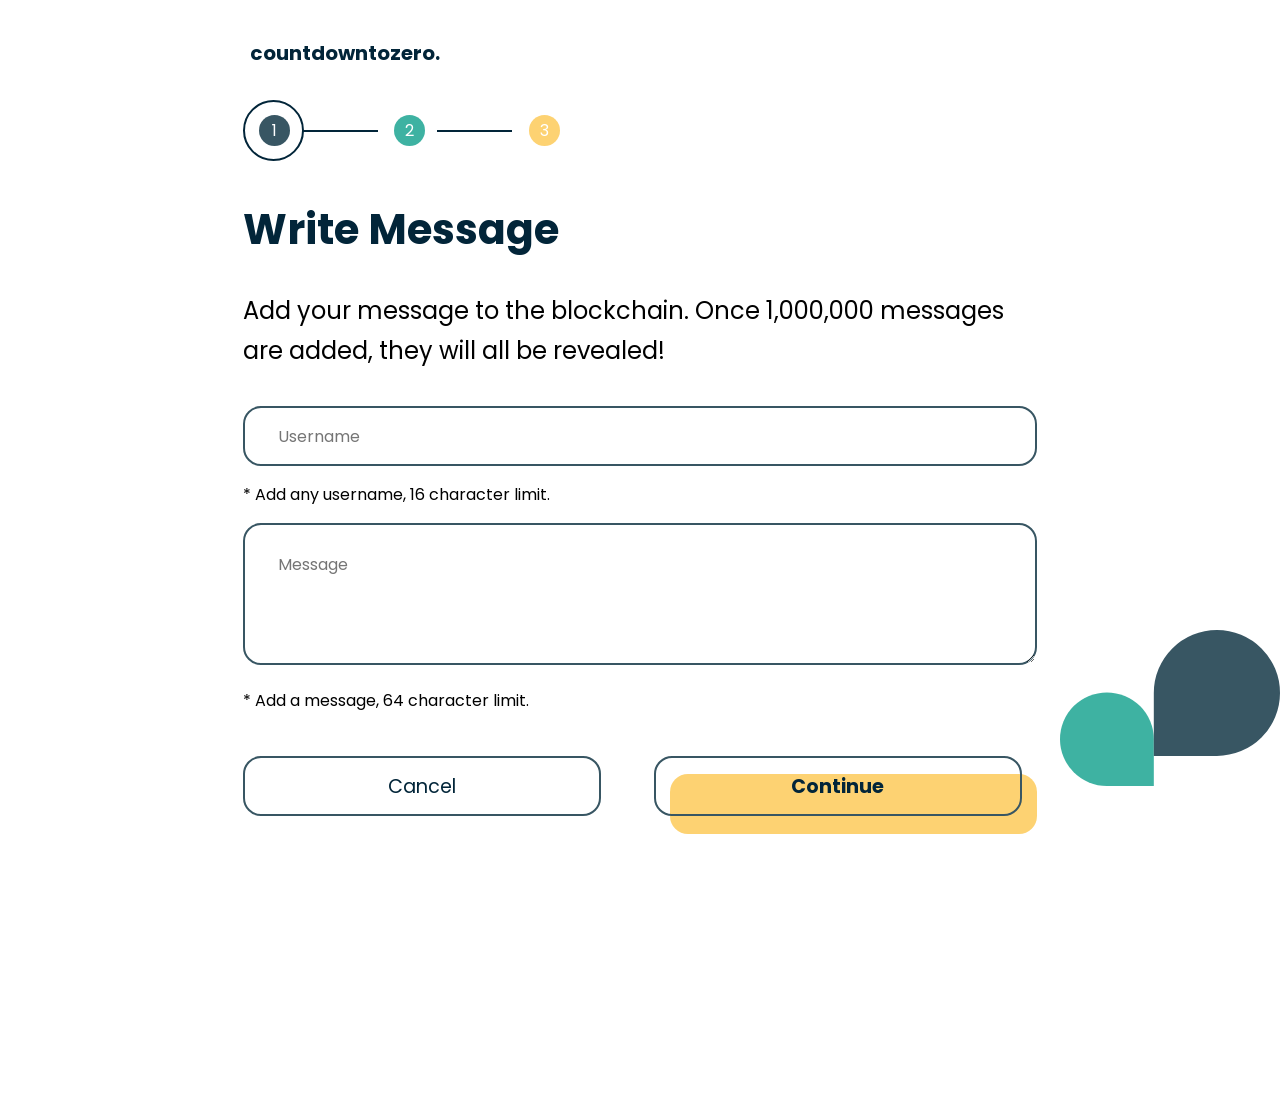
==== commit 72e0cba1: "Tablet view activation requirements smaller. Co-authored-by: Andrei Florian <andrei_florian@universu" ====
--- a/form.html
+++ b/form.html
@@ -163,6 +163,9 @@
               </div>
             </div>
           </form>
+
+          <img src="/Images/Group 322.svg" alt="Shape" id="mobile-shape">
+
         </div>
           
           <div class="shapes">
--- a/style.css
+++ b/style.css
@@ -38,8 +38,8 @@
 .small-shapes {
   display: grid;
   grid-template-columns: 1fr 1fr 1fr 1fr 1fr;
-  width: 180px;
-  height: 36px;
+  width: 160px;
+  height: 32px;
 }
 
 .shapes-1 {
@@ -155,7 +155,7 @@
   font-family: poppins, sans-serif;
   font-weight: bold;
   color: #022539;
-  font-size: 2rem;
+  font-size: 1.9rem;
   height: 45px;
   margin-left: 36px;
 }
@@ -326,6 +326,7 @@
   cursor: pointer;
   align-self: end;
   justify-self: end;
+  transition: transform 0.3s;
 }
 
 .add-message {
@@ -340,12 +341,11 @@
   border: 4px solid #385663;
   background-color: rgba(0, 0, 0, 0);
   z-index: 1;
-  transition: transform 0.3s;
   cursor: pointer;
 }
 
-.add-message:hover {
-  transform: translateX(11px) translateY(12px);
+.add-message:hover + .button-background {
+  transform: translateX(-11px) translateY(-12px);
 }
 
 .big-button-container {
@@ -392,7 +392,7 @@
 }
 
 .big-div {
-  width: 70%;
+  width: 80%;
 }
 
 /* Form Page Styles */
@@ -491,7 +491,7 @@
   position: relative;
   display: grid;
   width: 48.1802%;
-  height: 92px;
+  height: 97px;
   /* padding-left: 20px; */
   /* transition: 0.3s justify-items, 0.3s align-items; */
 }
@@ -501,7 +501,7 @@
   font-weight: bold;
   color: #022539;
   font-size: 1.5rem;
-  width: 93.5251%;
+  width: 96%;
   height: 80px;
   border-radius: 18px;
   border: 4px solid #385663;
@@ -513,12 +513,12 @@
 
 #nextBtn-background {
   border-radius: 18px;
-  width: 93.5251%;
+  width: 96%;
   height: 80px;
 }
 
-#nextBtn:hover {
-  transform: translateX(6.4743%) translateY(12px);
+#nextBtn:hover + #nextBtn-background {
+  transform: translateX(-4.2%) translateY(-17.5px);
 }
 
 #prevBtn {
@@ -581,7 +581,7 @@
   transition: 0.3s height;
   border-radius: 18px;
   background-color: #fff;
-  align-content: center;
+  /* align-content: center; */
 }
 
 .charity-top {
@@ -599,8 +599,8 @@
 input[type="radio"]:checked + .charity-label {
   /* border-color: lawngreen; */
   height: 192px;
-  grid-template-rows: 85px 95px;
-  /* align-items: start; */
+  grid-template-rows: 1fr;
+  /* align-items: initial; */
 }
 
 input[type="radio"]:checked + .charity-label .charity-text {
@@ -815,8 +815,8 @@
     margin-bottom: 35px;
   }
 
-  .add-message:hover {
-    transform: translateX(11px) translateY(10px);
+  .add-message:hover + .button-background {
+    transform: translateX(-11px) translateY(-10px);
   }
 
   #regForm {
@@ -908,8 +908,8 @@
     height: 37px;
   }
 
-  .add-message:hover {
-    transform: translateX(9px) translateY(8px);
+  .add-message:hover + .button-background {
+    transform: translateX(-9px) translateY(-8px);
   }
 
   .small-shapes {
@@ -936,6 +936,10 @@
 
   input[type="radio"]:checked + .charity-label {
     height: 182px;
+  }
+
+  .charity-label {
+    height: 100px;
   }
 }
 
@@ -993,8 +997,8 @@
     height: 30px;
   }
 
-  .add-message:hover {
-    transform: translateX(9px) translateY(8px);
+  .add-message:hover + .button-background {
+    transform: translateX(-9px) translateY(-8px);
   }
 
   .small-shapes {
@@ -1017,7 +1021,7 @@
   }
 
   .next-button-container {
-    height: 72px;
+    height: 78px;
   }
 
   #nextBtn {
@@ -1044,7 +1048,7 @@
 
   .charity-label {
     border-width: 2px;
-    /* height: 100px; */
+    height: 90px;
   }
 
   input[type="radio"]:checked + .charity-label {
@@ -1145,8 +1149,8 @@
     height: 68.25px;
   }
 
-  .add-message:hover {
-    transform: translateX(8px) translateY(7px);
+  .add-message:hover + .button-background {
+    transform: translateX(-8px) translateY(-7px);
   }
 
   .button-background {
@@ -1179,7 +1183,7 @@
     margin-top: 83px;
   }
 
-  #big-step-container {
+  /* #big-step-container {
     margin-bottom: 0px;
     height: 46px;
   }
@@ -1203,7 +1207,7 @@
   #circle {
     height: 46px;
     width: 46px;
-  }
+  } */
 }
 
 @media (max-width: 936px) {
@@ -1228,7 +1232,7 @@
     margin-left: 9%;
   }
 
-  #big-step-container {
+  /* #big-step-container {
     margin-bottom: 0px;
     height: 46px;
   }
@@ -1252,7 +1256,7 @@
   #circle {
     height: 40px;
     width: 40px;
-  }
+  } */
 }
 
 @media (max-width: 840px) {
@@ -1288,8 +1292,8 @@
     border-width: 3px;
   }
 
-  .add-message:hover {
-    transform: translateX(7px) translateY(6px);
+  .add-message:hover + .button-background {
+    transform: translateX(-7px) translateY(-6px);
   }
 
   .button-background {
@@ -1324,15 +1328,19 @@
     display: inline-block;
     font-size: 1.3rem;
   }
+
+  input[type="radio"]:checked + .charity-label .charity-text {
+    margin-left: 0px;
+  }
 }
 
 @media (max-width: 750px) {
   input[type="radio"]:checked + .charity-label {
-    height: 240px;
-  }
-}
-
-@media (max-width: 700px) {
+    height: 200px;
+  }
+}
+
+/* @media (max-width: 700px) {
   h1 {
     font-size: 1.3rem;
     line-height: 35px;
@@ -1382,15 +1390,9 @@
     font-size: 1.5rem;
     margin-top: 30px;
   }
-}
-
-@media (max-width: 684px) {
-  input[type="radio"]:checked + .charity-label {
-    height: 220px;
-  }
-
-  .form-body-text {
-    margin-bottom: 25px;
+
+  .charity-top {
+    height: 65px;
   }
 }
 
@@ -1474,24 +1476,30 @@
   }
 }
 
+@media (max-width: 575px) {
+  input[type="radio"]:checked + .charity-label {
+    height: 220px;
+  }
+
+  .form-body-text {
+    margin-bottom: 25px;
+  }
+} */
+/* 
 @media (max-width: 560px) {
-  input[type="radio"]:checked + .charity-label .charity-text {
-    font-size: 0.6rem;
-    line-height: 22px;
-  }
-
   input[type="radio"]:checked + .charity-label {
-    height: 210px;
-  }
-}
-
-@media (max-width: 480px) {
+    height: 220px;
+  }
+} */
+
+@media (max-width: 700px) {
   .shapes {
     display: none;
   }
 
   .nav {
     font-size: 1.25rem;
+    left: 9%;
   }
 
   .container {
@@ -1499,9 +1507,21 @@
   }
 
   .content-container {
-    margin: 7.292%;
-
+    margin: initial;
     justify-items: center;
+  }
+
+  #large-form-container #form-container {
+    margin: initial;
+    padding: 100px 9% 0px 9%;
+  }
+
+  #home-container {
+    padding: 100px 9% 100px 9%;
+  }
+
+  #info-container {
+    padding: 100px 9% 100px 9%;
   }
 
   .messages-remaining-container {
@@ -1510,19 +1530,19 @@
 
   #messages-remaining {
     margin-left: 4.6728vw;
-    font-size: 4.4392vw;
-    height: 6.5vw;
+    font-size: 3.4392vw;
+    height: 5vw;
   }
 
   .small-shapes {
-    width: 23.364vw;
-    height: 4.6728vw;
+    width: 100px;
+    height: 20px;
   }
 
   h1 {
     width: 100%;
-    font-size: 1.8rem;
-    line-height: 45px;
+    font-size: 2.7rem;
+    line-height: 70px;
     margin-top: 34px;
     margin-bottom: 52px;
   }
@@ -1539,8 +1559,8 @@
     margin-bottom: 43px;
   }
 
-  .add-message:hover {
-    transform: translateX(11px) translateY(15px);
+  .add-message:hover + .button-background {
+    transform: translateX(-11px) translateY(-15px);
   }
 
   .info-button {
@@ -1639,6 +1659,61 @@
   .form-body-text {
     margin-bottom: 40px;
   }
+
+  input[type="radio"]:checked + .charity-label {
+    height: 160px;
+    grid-template-rows: 70px 1fr;
+  }
+
+  .next-button-container {
+    height: 84px;
+  }
+
+  #nextBtn {
+    height: 72px;
+    font-size: 1.25rem;
+  }
+
+  #nextBtn-background {
+    height: 72px;
+  }
+
+  #cancel {
+    height: 72px;
+    font-size: 1.25rem;
+  }
+
+  #prevBtn {
+    height: 72px;
+    font-size: 1.25rem;
+  }
+
+  #form-container {
+    align-content: center;
+  }
+
+  #regForm {
+    height: 900px;
+    margin-top: initial;
+  }
+}
+
+@media (max-width: 540px) {
+  h1 {
+    font-size: 2.4rem;
+    line-height: 60px;
+  }
+}
+
+@media (max-width: 480px) {
+  h1 {
+    font-size: 1.8rem;
+    line-height: 45px;
+  }
+
+  .charity-top {
+    height: 70px;
+  }
 }
 
 @media (max-width: 375px) {
@@ -1660,8 +1735,8 @@
     margin-bottom: 43px;
   }
 
-  .add-message:hover {
-    transform: translateX(9px) translateY(13px);
+  .add-message:hover + .button-background {
+    transform: translateX(-9px) translateY(-13px);
   }
 
   #mobile-info-button {
@@ -1705,6 +1780,57 @@
   #circle {
     height: 46px;
     width: 46px;
+  }
+
+  #nextBtn {
+    font-size: 1.1rem;
+  }
+
+  #cancel {
+    font-size: 1.1rem;
+  }
+
+  #prevBtn {
+    font-size: 1.1rem;
+  }
+
+  input[type="radio"]:checked + .charity-label {
+    height: 180px;
+  }
+
+  #regForm {
+    height: 850px;
+    margin-top: initial;
+  }
+}
+
+@media (min-width: 506px) and (max-width: 561px) {
+  .tab input[type="radio"]:checked + .charity-label {
+    height: 160px;
+  }
+}
+
+@media (min-width: 387px) and (max-width: 506px) {
+  .tab input[type="radio"]:checked + .charity-label {
+    height: 180px;
+  }
+}
+
+@media (max-width: 434px) {
+  input[type="radio"]:checked + .charity-label {
+    height: 190px;
+  }
+}
+
+@media (max-width: 386px) {
+  .tab input[type="radio"]:checked + .charity-label {
+    height: 210px;
+  }
+}
+
+@media (max-width: 332px) {
+  input[type="radio"]:checked + .charity-label {
+    height: 200px;
   }
 }
 
@@ -1720,18 +1846,17 @@
   }
 }
 
-@media (max-width: 700px) and (min-width: 481px) {
+@media (max-width: 1100px) and (min-width: 701px) and (min-height: 800px) {
   .shapes {
-    width: 20vh;
-    grid-template-columns: 1fr;
-  }
-
-  .shapes-3 {
     display: none;
   }
 
-  #large-form-container {
-    grid-template-rows: 88.75% 11.25%;
+  .container {
+    grid-template-columns: 100%;
+  }
+
+  .scrollable #large-form-container {
+    grid-template-columns: 100%;
   }
 
   #nextBtn {
@@ -1745,28 +1870,160 @@
   #prevBtn {
     border-width: 2px;
   }
-}
-
-@media (min-height: 1000px) and (min-width: 480px) and (max-width: 1270px) {
+
+  .content-container {
+    margin-left: initial;
+    padding: 100px 33% 100px 33%;
+    justify-content: center;
+  }
+
+  .big-div {
+    width: 100%;
+  }
+
+  #large-form-container #form-container {
+    margin-left: initial;
+    padding: 100px 19% 100px 19%;
+    /* justify-content: center; */
+  }
+
+  #info-container {
+    padding: 100px 19% 100px 19%;
+  }
+
+  #regForm {
+    width: 100%;
+    margin-top: initial;
+    height: 900px;
+  }
+
+  .nav {
+    left: 19.5%;
+  }
+
+  .messages-remaining-container {
+    width: 100%;
+    height: initial;
+  }
+
+  #messages-remaining {
+    margin-left: 4.6728vw;
+    font-size: 1.2rem;
+    height: 30px;
+  }
+
+  h1 {
+    width: 100%;
+    font-size: 2.6rem;
+    line-height: 70px;
+    margin-top: 34px;
+    margin-bottom: 52px;
+  }
+
+  .big-button-container {
+    width: 100%;
+  }
+
+  .button-container {
+    width: 200px;
+    height: 100px;
+  }
+
+  .add-message {
+    font-size: 1.1rem;
+    width: 190px;
+    height: 85px;
+    margin-bottom: 43px;
+  }
+
+  .add-message:hover + .button-background {
+    transform: translateX(-11px) translateY(-15px);
+  }
+
+  .info-button {
+    width: 190px;
+    height: 85px;
+    font-size: 1.1rem;
+    margin-left: 30px;
+  }
+
+  .button-background {
+    width: 190px;
+    height: 85px;
+  }
+
+  #mobile-shape {
+    display: initial;
+    position: absolute;
+    width: 220px;
+    top: 70%;
+    right: 0;
+  }
+
+  #eth-button {
+    width: 100vw;
+    justify-content: center;
+    font-size: 1rem;
+    left: 0;
+    right: 0;
+    margin-right: auto;
+    margin-left: auto;
+  }
+
+  .form-body-text {
+    font-size: 1.5rem;
+    line-height: 40px;
+  }
+
+  .charity-label {
+    height: 110px;
+  }
+
+  input[type="radio"]:checked + .charity-label {
+    height: 190px;
+  }
+
+  input[type="radio"]:checked + .charity-label .charity-text {
+    font-size: 1.1rem;
+    line-height: 30px;
+  }
+
+  .charity-top p {
+    font-size: 1.5rem;
+  }
+
+  .text-field {
+    font-size: 1rem;
+  }
+
+  #add-message-info {
+    left: 19%;
+  }
+
+  #button-background-info {
+    left: 19%;
+  }
+
+  .nav-div {
+    height: 50px;
+  }
+}
+
+@media (max-width: 870px) and (min-width: 701px) and (min-height: 680px) {
   .shapes {
-    width: 20vh;
-    grid-template-columns: 1fr;
-  }
-
-  .shapes-2 {
     display: none;
   }
 
-  .shapes-3 {
-    display: none;
-  }
-
   .big-div {
     width: 100%;
   }
 
-  #large-form-container {
-    grid-template-rows: 88.75% 11.25%;
+  .container {
+    grid-template-columns: 100%;
+  }
+
+  .scrollable #large-form-container {
+    grid-template-columns: 100%;
   }
 
   #nextBtn {
@@ -1779,6 +2036,326 @@
 
   #prevBtn {
     border-width: 2px;
+  }
+
+  .content-container {
+    margin-left: initial;
+    padding: 100px 33% 100px 33%;
+    justify-content: center;
+  }
+
+  #large-form-container #form-container {
+    margin: initial;
+    padding: 100px 19% 100px 19%;
+  }
+
+  #info-container {
+    padding: 100px 19% 100px 19%;
+  }
+
+  .nav {
+    left: 19.5%;
+  }
+
+  #regForm {
+    width: 100%;
+    margin-top: initial;
+    height: 900px;
+  }
+
+  .messages-remaining-container {
+    width: 100%;
+    height: initial;
+  }
+
+  #messages-remaining {
+    margin-left: 4.6728vw;
+    font-size: 1.2rem;
+    height: 30px;
+  }
+
+  h1 {
+    width: 100%;
+    font-size: 2.6rem;
+    line-height: 70px;
+    margin-top: 34px;
+    margin-bottom: 52px;
+  }
+
+  .big-button-container {
+    width: 100%;
+  }
+
+  .button-container {
+    width: 200px;
+    height: 100px;
+  }
+
+  .add-message {
+    font-size: 1.1rem;
+    width: 190px;
+    height: 85px;
+    margin-bottom: 43px;
+  }
+
+  .add-message:hover + .button-background {
+    transform: translateX(-11px) translateY(-15px);
+  }
+
+  .info-button {
+    width: 190px;
+    height: 85px;
+    font-size: 1.1rem;
+    margin-left: 30px;
+  }
+
+  .button-background {
+    width: 190px;
+    height: 85px;
+  }
+
+  #mobile-shape {
+    display: initial;
+    position: absolute;
+    width: 220px;
+    top: 70%;
+    right: 0;
+  }
+
+  #eth-button {
+    width: 100vw;
+    justify-content: center;
+    font-size: 1rem;
+    /* top: 86%; */
+    left: 0;
+    right: 0;
+    margin-right: auto;
+    margin-left: auto;
+  }
+
+  .form-body-text {
+    font-size: 1.5rem;
+    line-height: 40px;
+  }
+
+  .charity-label {
+    height: 110px;
+  }
+
+  input[type="radio"]:checked + .charity-label {
+    height: 190px;
+  }
+
+  input[type="radio"]:checked + .charity-label .charity-text {
+    font-size: 1.1rem;
+    line-height: 30px;
+  }
+
+  .charity-top p {
+    font-size: 1.5rem;
+  }
+
+  .text-field {
+    font-size: 1rem;
+  }
+
+  #add-message-info {
+    left: 19%;
+  }
+
+  #button-background-info {
+    left: 19%;
+  }
+
+  .nav-div {
+    height: 50px;
+  }
+}
+
+@media (max-width: 971px) and (min-height: 680px) and (min-width: 701px) {
+  .tab input[type="radio"]:checked + .charity-label .charity-text {
+    font-size: 0.9rem;
+    line-height: 30px;
+  }
+
+  .charity-label .charity-top p {
+    font-size: 1.3rem;
+    line-height: 30px;
+  }
+}
+
+@media (min-width: 701px) and (max-width: 742px) and (min-height: 680px) {
+  .tab input[type="radio"]:checked + .charity-label {
+    height: 210px;
+  }
+}
+
+@media (min-width: 562px) and (max-width: 700px) and (min-height: 680px) {
+  .tab input[type="radio"]:checked + .charity-label {
+    height: 160px;
+  }
+}
+
+@media (min-height: 890px) and (min-width: 701px) and (max-width: 1300px) {
+  .shapes {
+    display: none;
+  }
+
+  .big-div {
+    width: 100%;
+  }
+
+  .container {
+    grid-template-columns: 100%;
+  }
+
+  .scrollable #large-form-container {
+    grid-template-columns: 100%;
+  }
+
+  #nextBtn {
+    border-width: 2px;
+  }
+
+  #cancel {
+    border-width: 2px;
+  }
+
+  #prevBtn {
+    border-width: 2px;
+  }
+
+  .content-container {
+    margin-left: initial;
+    padding: 100px 33% 100px 33%;
+    justify-content: center;
+  }
+
+  #large-form-container #form-container {
+    margin-left: initial;
+    padding: 100px 19% 100px 19%;
+    /* justify-content: center; */
+  }
+
+  #info-container {
+    padding: 100px 19% 100px 19%;
+  }
+
+  #regForm {
+    width: 100%;
+    margin-top: initial;
+    height: 900px;
+  }
+
+  .nav {
+    left: 19.5%;
+  }
+
+  .messages-remaining-container {
+    width: 100%;
+    height: initial;
+  }
+
+  #messages-remaining {
+    margin-left: 4.6728vw;
+    font-size: 1.2rem;
+    height: 30px;
+  }
+
+  h1 {
+    width: 100%;
+    font-size: 2.6rem;
+    line-height: 70px;
+    margin-top: 34px;
+    margin-bottom: 52px;
+  }
+
+  .big-button-container {
+    width: 100%;
+  }
+
+  .button-container {
+    width: 200px;
+    height: 100px;
+  }
+
+  .add-message {
+    font-size: 1.1rem;
+    width: 190px;
+    height: 85px;
+    margin-bottom: 43px;
+  }
+
+  .add-message:hover + .button-background {
+    transform: translateX(-11px) translateY(-15px);
+  }
+
+  .info-button {
+    width: 190px;
+    height: 85px;
+    font-size: 1.1rem;
+    margin-left: 30px;
+  }
+
+  .button-background {
+    width: 190px;
+    height: 85px;
+  }
+
+  #mobile-shape {
+    display: initial;
+    position: absolute;
+    width: 220px;
+    top: 70%;
+    right: 0;
+  }
+
+  #eth-button {
+    width: 100vw;
+    justify-content: center;
+    font-size: 1rem;
+    left: 0;
+    right: 0;
+    margin-right: auto;
+    margin-left: auto;
+  }
+
+  .form-body-text {
+    font-size: 1.5rem;
+    line-height: 40px;
+  }
+
+  .charity-label {
+    height: 110px;
+  }
+
+  input[type="radio"]:checked + .charity-label {
+    height: 190px;
+  }
+
+  input[type="radio"]:checked + .charity-label .charity-text {
+    font-size: 1.1rem;
+    line-height: 30px;
+  }
+
+  .charity-top p {
+    font-size: 1.5rem;
+  }
+
+  .text-field {
+    font-size: 1rem;
+  }
+
+  #add-message-info {
+    left: 19%;
+  }
+
+  #button-background-info {
+    left: 19%;
+  }
+
+  .nav-div {
+    height: 50px;
   }
 }
 
@@ -1796,8 +2373,8 @@
     display: none;
   }
 }
-
-@media (min-height: 1160px) {
+/* 
+@media (min-height: 1160px) and (max-width: 1270px) {
   #form-container {
     align-content: center;
   }
@@ -1806,13 +2383,686 @@
     height: 900px;
     margin-top: initial;
   }
+
+  .nav {
+    left: 19.5%;
+  }
+} */
+
+@media (min-height: 1160px) and (min-width: 701px) {
+  #form-container {
+    align-content: center;
+  }
+
+  #regForm {
+    height: 900px;
+    margin-top: initial;
+  }
+}
+
+@media (min-width: 701px) and (max-width: 1270px) and (min-height: 1160px) {
+  #regForm {
+    height: 900px;
+    margin-top: initial;
+  }
+
+  #form-container {
+    align-content: center;
+  }
+
+  .nav {
+    left: 19.5%;
+  }
+}
+
+@media (min-width: 1960px) and (min-height: 1360px) {
+  .shapes {
+    width: 60vh;
+    grid-template-columns: 1fr 1fr 1fr;
+  }
+
+  .shapes-1 {
+    display: none;
+  }
+
+  #messages-remaining {
+    font-size: 2.1rem;
+    height: 55px;
+  }
+
+  .small-shapes {
+    width: 200px;
+    height: 40px;
+  }
+}
+
+@media (min-width: 1270px) and (max-width: 1900px) and (min-height: 1000px) {
+  .shapes {
+    width: 60vh;
+    grid-template-columns: 1fr 1fr 1fr;
+  }
+
+  .shapes-1 {
+    display: none;
+  }
+}
+
+@media (min-width: 1270px) and (max-width: 1450px) and (min-height: 990px) {
+  .shapes {
+    width: 40vh;
+    grid-template-columns: 1fr 1fr;
+  }
+
+  .shapes-1 {
+    display: none;
+  }
+
+  .shapes-2 {
+    display: none;
+  }
+}
+
+@media (max-width: 938px) and (min-height: 704px) and (min-width: 701px) {
+  .shapes {
+    width: 40vh;
+    grid-template-columns: 1fr 1fr;
+  }
+
+  .shapes-1 {
+    display: none;
+  }
+
+  .shapes-2 {
+    display: none;
+  }
+}
+
+@media (min-width: 1450px) and (min-height: 1111px) and (max-width: 1800px) {
+  .shapes {
+    width: 40vh;
+    grid-template-columns: 1fr 1fr;
+  }
+
+  .shapes-1 {
+    display: none;
+  }
+
+  .shapes-2 {
+    display: none;
+  }
+}
+
+/* @media (min-height: 1310px) and (min-width: 1700px) and (max-width: 2000px) {
+  .shapes {
+    width: 40vh;
+    grid-template-columns: 1fr 1fr;
+  }
+
+  .shapes-1 {
+    display: none;
+  }
+
+  .shapes-2 {
+    display: none;
+  }
+} */
+
+@media (min-width: 2700px) {
+  #form-container {
+    width: 1292px;
+  }
+
+  #home-container {
+    width: 1385px;
+  }
+}
+
+@media (max-height: 1445px) and (max-width: 1300px) and (min-width: 701px) and (min-height: 680px) {
+  .shapes {
+    display: none;
+  }
+
+  .big-div {
+    width: 100%;
+  }
+
+  .container {
+    grid-template-columns: 100%;
+  }
+
+  .scrollable #large-form-container {
+    grid-template-columns: 100%;
+  }
+
+  #nextBtn {
+    border-width: 2px;
+  }
+
+  #cancel {
+    border-width: 2px;
+  }
+
+  #prevBtn {
+    border-width: 2px;
+  }
+
+  .content-container {
+    margin-left: initial;
+    padding: 100px 33% 150px 33%;
+  }
+
+  #large-form-container #form-container {
+    margin-left: initial;
+    padding: 100px 19% 100px 19%;
+  }
+
+  #info-container {
+    padding: 100px 19% 100px 19%;
+  }
+
+  #regForm {
+    width: 100%;
+    margin-top: initial;
+    height: 900px;
+  }
+
+  .nav {
+    left: 19.5%;
+  }
+
+  .content-container {
+    justify-content: center;
+  }
+
+  .messages-remaining-container {
+    width: 100%;
+    height: initial;
+  }
+
+  #messages-remaining {
+    margin-left: 3vw;
+    font-size: 1.2rem;
+    height: 30px;
+  }
+
+  h1 {
+    width: 100%;
+    font-size: 2.6rem;
+    line-height: 70px;
+    margin-top: 34px;
+    margin-bottom: 52px;
+  }
+
+  .big-button-container {
+    width: 100%;
+  }
+
+  .button-container {
+    width: 200px;
+    height: 100px;
+  }
+
+  .add-message {
+    font-size: 1.1rem;
+    width: 190px;
+    height: 85px;
+    margin-bottom: 43px;
+  }
+
+  .add-message:hover + .button-background {
+    transform: translateX(-11px) translateY(-15px);
+  }
+
+  .info-button {
+    width: 190px;
+    height: 85px;
+    font-size: 1.1rem;
+    margin-left: 30px;
+  }
+
+  .button-background {
+    width: 190px;
+    height: 85px;
+  }
+
+  #mobile-shape {
+    display: initial;
+    position: absolute;
+    width: 220px;
+    top: 70%;
+    right: 0;
+  }
+
+  #eth-button {
+    width: 100vw;
+    justify-content: center;
+    font-size: 1rem;
+    left: 0;
+    right: 0;
+    margin-right: auto;
+    margin-left: auto;
+  }
+
+  .form-body-text {
+    font-size: 1.5rem;
+    line-height: 40px;
+  }
+
+  .charity-label {
+    height: 110px;
+  }
+
+  input[type="radio"]:checked + .charity-label {
+    height: 190px;
+  }
+
+  input[type="radio"]:checked + .charity-label .charity-text {
+    font-size: 1.1rem;
+    line-height: 30px;
+  }
+
+  .charity-top p {
+    font-size: 1.5rem;
+  }
+
+  .text-field {
+    font-size: 1rem;
+  }
+
+  #add-message-info {
+    left: 19%;
+  }
+
+  #button-background-info {
+    left: 19%;
+  }
+
+  .nav-div {
+    height: 50px;
+  }
+}
+
+@media (min-width: 1700px) and (max-width: 2500px) and (min-height: 1446px) and (max-height: 3000px) {
+  .shapes {
+    width: 40vh;
+    grid-template-columns: 1fr 1fr;
+  }
+
+  .shapes-1 {
+    display: none;
+  }
+
+  .shapes-2 {
+    display: none;
+  }
+}
+
+/* .shapes {
+    display: none;
+  }
+
+  .big-div {
+    width: 100%;
+  }
+
+  .container {
+    grid-template-columns: 100%;
+  }
+
+  .scrollable #large-form-container {
+    grid-template-columns: 100%;
+  }
+
+  #nextBtn {
+    border-width: 2px;
+  }
+
+  #cancel {
+    border-width: 2px;
+  }
+
+  #prevBtn {
+    border-width: 2px;
+  }
+
+  .content-container {
+    margin-left: initial;
+    padding: 100px 33% 150px 33%;
+  }
+
+  #large-form-container #form-container {
+    margin-left: initial;
+    padding: 100px 19% 100px 19%;
+  }
+
+  #info-container {
+    padding: 100px 19% 100px 19%;
+  }
+
+  #regForm {
+    width: 100%;
+    margin-top: initial;
+    height: 900px;
+  }
+
+  .nav {
+    left: 19.5%;
+  }
+
+  .content-container {
+    justify-content: center;
+  }
+
+  .messages-remaining-container {
+    width: 100%;
+    height: initial;
+  }
+
+  #messages-remaining {
+    margin-left: 3vw;
+    font-size: 1.9rem;
+    height: 45px;
+  }
+
+  h1 {
+    width: 100%;
+    font-size: 4rem;
+    line-height: 90px;
+    margin-top: 34px;
+    margin-bottom: 52px;
+  }
+
+  .big-button-container {
+    width: 100%;
+  }
+
+  .button-container {
+    width: 288px;
+    height: 123px;
+  }
+
+  .add-message {
+    font-size: 1.5rem;
+    width: 277px;
+    height: 108px;
+    margin-bottom: 43px;
+  }
+
+  .add-message:hover + .button-background {
+    transform: translateX(-11px) translateY(-15px);
+  }
+
+  .info-button {
+    width: 277px;
+    height: 108px;
+    font-size: 1.5rem;
+  }
+
+  .button-background {
+    width: 277px;
+    height: 108px;
+  }
+
+  #mobile-shape {
+    display: initial;
+    position: absolute;
+    width: 220px;
+    top: 70%;
+    right: 0;
+  }
+
+  #eth-button {
+    width: 100vw;
+    justify-content: center;
+    font-size: 1rem;
+    left: 0;
+    right: 0;
+    margin-right: auto;
+    margin-left: auto;
+  }
+
+  .form-body-text {
+    font-size: 1.5rem;
+    line-height: 40px;
+  }
+
+  .charity-label {
+    height: 110px;
+  }
+
+  input[type="radio"]:checked + .charity-label {
+    height: 190px;
+  }
+
+  input[type="radio"]:checked + .charity-label .charity-text {
+    font-size: 1.1rem;
+    line-height: 30px;
+  }
+
+  .charity-top p {
+    font-size: 1.5rem;
+  }
+
+  .text-field {
+    font-size: 1rem;
+  }
+
+  #add-message-info {
+    left: 19%;
+  }
+
+  #button-background-info {
+    left: 19%;
+  }
+
+  .nav-div {
+    height: 50px;
+  } */
+/* } */
+
+@media (min-width: 1301px) and (max-width: 1930px) and (min-height: 1446px) and (max-height: 3000px) {
+  /* .shapes {
+    display: none;
+  } */
+
+  .big-div {
+    width: 100%;
+  }
+
+  .container {
+    grid-template-columns: 55% 45%;
+  }
+
+  .scrollable #large-form-container {
+    grid-template-columns: 100%;
+  }
+
+  #nextBtn {
+    border-width: 2px;
+  }
+
+  #cancel {
+    border-width: 2px;
+  }
+
+  #prevBtn {
+    border-width: 2px;
+  }
+
+  .content-container {
+    margin-left: 13%;
+    justify-content: center;
+    /* padding: 100px 33% 150px 33%; */
+  }
+
+  #large-form-container #form-container {
+    margin-left: initial;
+    padding: 100px 19% 100px 19%;
+  }
+
+  #info-container {
+    padding: 100px 19% 100px 19%;
+  }
+
+  #regForm {
+    width: 100%;
+    margin-top: initial;
+    height: 900px;
+  }
+
+  .nav {
+    left: 7.29%;
+  }
+
+  .messages-remaining-container {
+    width: 100%;
+    height: initial;
+  }
+
+  #messages-remaining {
+    margin-left: 3vw;
+    font-size: 1.5rem;
+    height: 30px;
+  }
+
+  h1 {
+    width: 100%;
+    font-size: 3.4rem;
+    line-height: 75px;
+    margin-top: 20px;
+  }
+
+  .big-button-container {
+    width: 100%;
+  }
+
+  .button-container {
+    width: 278px;
+    height: 115px;
+  }
+
+  .add-message {
+    font-size: 1.3rem;
+    width: 267px;
+    height: 100px;
+    margin-bottom: 43px;
+  }
+
+  .add-message:hover + .button-background {
+    transform: translateX(-11px) translateY(-15px);
+  }
+
+  .info-button {
+    width: 267px;
+    height: 100px;
+    font-size: 1.3rem;
+    margin-left: 0px;
+  }
+
+  .info-anchor {
+    margin-left: 30px;
+  }
+
+  .button-background {
+    width: 267px;
+    height: 100px;
+  }
+
+  #mobile-shape {
+    display: none;
+  }
+
+  #eth-button {
+    width: 100vw;
+    justify-content: start;
+    font-size: 1rem;
+    left: 7.29%;
+  }
+
+  .form-body-text {
+    font-size: 1.5rem;
+    line-height: 40px;
+  }
+
+  .charity-label {
+    height: 110px;
+  }
+
+  input[type="radio"]:checked + .charity-label {
+    height: 190px;
+  }
+
+  input[type="radio"]:checked + .charity-label .charity-text {
+    font-size: 1.1rem;
+    line-height: 30px;
+  }
+
+  .charity-top p {
+    font-size: 1.5rem;
+  }
+
+  .text-field {
+    font-size: 1rem;
+  }
+
+  #add-message-info {
+    left: 19%;
+  }
+
+  #button-background-info {
+    left: 19%;
+  }
+
+  .nav-div {
+    height: 50px;
+  }
+}
+
+@media (min-width: 1171px) and (max-width: 1450px) {
+  .shapes {
+    width: 20vh;
+    grid-template-columns: 1fr;
+  }
+
+  .shapes-1 {
+    display: none;
+  }
+
+  .shapes-2 {
+    display: none;
+  }
+
+  .shapes-3 {
+    display: none;
+  }
+}
+
+@media (min-height: 1450px) {
+  #eth-button {
+    top: 94%;
+  }
 }
 
 /* Info Media Queries */
+@media (max-width: 2018px) {
+  #info-h1 {
+    font-size: 3.4rem;
+    line-height: 60px;
+  }
+
+  .nav-div {
+    height: 150px;
+  }
+}
 
 @media (max-width: 1750px) {
   .nav-div {
-    height: 140px;
+    height: 150px;
+  }
+
+  #info-h1 {
+    font-size: 3.2rem;
+    line-height: 60px;
   }
 }
 
@@ -1826,20 +3076,33 @@
   }
 
   .nav-div {
-    height: 120px;
-  }
-}
-
-@media (max-width: 1400px) {
-  #add-message-info {
+    height: 140px;
+  }
+
+  #info-h1 {
+    font-size: 3rem;
+    line-height: 60px;
+  }
+}
+
+@media (max-width: 1514px) {
+  #info-h1 {
+    font-size: 2.8rem;
+    line-height: 60px;
+  }
+}
+
+@media (max-width: 1410px) {
+  /* #add-message-info {
     top: 75%;
   }
 
   #button-background-info {
     top: 75%;
-  }
+  } */
 
   #info-h1 {
+    font-size: 2.6rem;
     line-height: 60px;
   }
 }
@@ -1849,18 +3112,18 @@
     height: 100px;
   }
 
-  #add-message-info {
-    top: 60%;
+  /* #add-message-info { */
+  /* top: 60%;
   }
 
   #button-background-info {
     top: 60%;
-  }
+  } */
 }
 
 @media (max-width: 840px) {
   .big-div {
-    width: 120%;
+    width: 100%;
   }
 
   .nav-div {
@@ -1869,38 +3132,18 @@
 }
 
 @media (max-width: 700px) {
-  #add-message-info {
+  /* #add-message-info {
     top: 55%;
   }
 
   #button-background-info {
     top: 55%;
-  }
+  } */
 
   .form-body-text {
     height: initial;
   }
-}
-
-@media (max-width: 638px) {
-  .form-body-text {
-    height: initial;
-  }
-
-  .nav-div {
-    height: 90px;
-  }
-
-  .big-div {
-    width: 100%;
-  }
-
-  h2 {
-    font-size: 1rem;
-  }
-}
-
-@media (max-width: 480px) {
+
   #info-h1 {
     font-size: 4rem;
     line-height: 82.66px;
@@ -1942,6 +3185,28 @@
   }
 }
 
+@media (max-width: 638px) {
+  .form-body-text {
+    height: initial;
+  }
+
+  .nav-div {
+    height: 90px;
+  }
+
+  .big-div {
+    width: 100%;
+  }
+
+  h2 {
+    font-size: 1rem;
+  }
+}
+
+/* @media (max-width: 480px) {
+  
+} */
+
 @media (max-width: 375px) {
   .nav-div {
     height: 90px;
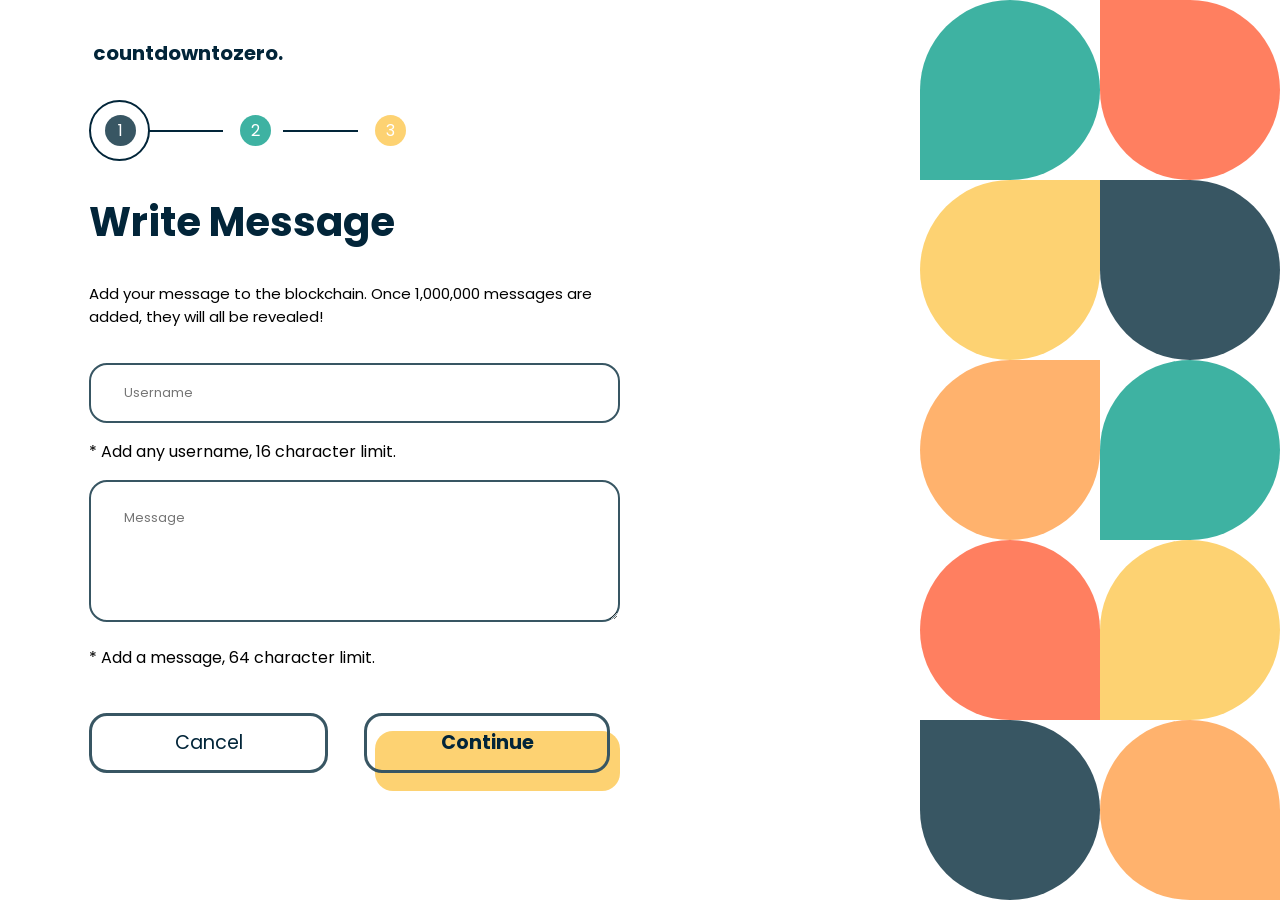
==== commit e6cc724c: "80% container width 1/2 for shapes Co-authored-by: Andrei Florian <andrei_florian@universumco.com> C" ====
--- a/form.html
+++ b/form.html
@@ -163,9 +163,6 @@
               </div>
             </div>
           </form>
-
-          <img src="/Images/Group 322.svg" alt="Shape" id="mobile-shape">
-
         </div>
           
           <div class="shapes">
--- a/style.css
+++ b/style.css
@@ -133,13 +133,13 @@
   line-height: 92px;
 }
 
-h2 {
+.body-text {
   font-family: poppins, sans-serif;
-  font-weight: bold;
-  font-size: 2rem;
-}
-
-.body-text {
+  font-size: 1.5rem;
+  width: 100%;
+}
+
+.info-body-text {
   font-family: poppins, sans-serif;
   font-size: 1.5rem;
   width: 100%;
@@ -363,10 +363,6 @@
   overflow-y: auto;
 }
 
-#button-container-info {
-  position: relative;
-}
-
 #info-container {
   align-content: start;
 }
@@ -377,13 +373,13 @@
 
 #add-message-info {
   position: fixed;
-  top: 83.33%;
+  top: 84.33%;
   left: 6.9%;
 }
 
 #button-background-info {
   position: fixed;
-  top: 83.33%;
+  top: 84.33%;
   left: 6.9%;
 }
 
@@ -392,7 +388,19 @@
 }
 
 .big-div {
-  width: 80%;
+  display: grid;
+  width: 100%;
+  /* max-width: 1010px; */
+}
+
+.info-row-1 {
+  display: grid;
+  grid-template-columns: 1fr 2fr;
+}
+
+.info-row-2 {
+  display: grid;
+  grid-template-columns: 2fr 1fr;
 }
 
 /* Form Page Styles */
@@ -410,6 +418,7 @@
   /* margin-top: 7.3958%; */
   /* height: 100%; */
   align-content: start;
+  /* max-width: 1000px; */
   /* display: grid; */
   /* grid-template-rows: 7.3958% 1fr 7.3958%; */
 }
@@ -420,6 +429,7 @@
   /* height: 100%; */
   /* margin-top: 13.1481%; */
   margin-top: 142px;
+  max-width: 1000px;
 }
 
 .form-body-text {
@@ -769,10 +779,6 @@
     line-height: 85px;
   }
 
-  h2 {
-    font-size: 1.75rem;
-  }
-
   .body-text {
     font-size: 1.3125rem;
   }
@@ -849,11 +855,18 @@
   }
 }
 
-@media (max-width: 1670px) {
+@media (max-width: 1670px) and (max-height: 880px) {
   .shapes {
     width: 60vh;
     grid-template-columns: 1fr 1fr 1fr;
   }
+}
+
+@media (max-width: 1670px) {
+  /* .shapes {
+    width: 60vh;
+    grid-template-columns: 1fr 1fr 1fr;
+  } */
 
   .shapes-1 {
     display: none;
@@ -866,10 +879,6 @@
   h1 {
     font-size: 3rem;
     line-height: 78px;
-  }
-
-  h2 {
-    font-size: 1.5rem;
   }
 
   .body-text {
@@ -951,10 +960,6 @@
   h1 {
     font-size: 2.5rem;
     line-height: 68px;
-  }
-
-  h2 {
-    font-size: 1.25rem;
   }
 
   .body-text {
@@ -1835,7 +1840,7 @@
 }
 
 /* Height Media Queries */
-@media (min-height: 1700px) {
+/* @media (min-height: 1700px) {
   .shapes {
     width: 60vh;
     grid-template-columns: 1fr 1fr 1fr;
@@ -1844,9 +1849,9 @@
   .shapes-1 {
     display: none;
   }
-}
-
-@media (max-width: 1100px) and (min-width: 701px) and (min-height: 800px) {
+} */
+
+@media (max-width: 869px) and (min-width: 701px) and (min-height: 800px) {
   .shapes {
     display: none;
   }
@@ -2196,7 +2201,7 @@
   }
 }
 
-@media (min-height: 890px) and (min-width: 701px) and (max-width: 1300px) {
+@media (min-height: 890px) and (min-width: 701px) and (max-width: 1000px) {
   .shapes {
     display: none;
   }
@@ -2372,6 +2377,10 @@
   .shapes-2 {
     display: none;
   }
+
+  #regForm {
+    width: 80%;
+  }
 }
 /* 
 @media (min-height: 1160px) and (max-width: 1270px) {
@@ -2410,12 +2419,12 @@
     align-content: center;
   }
 
-  .nav {
+  /* .nav {
     left: 19.5%;
-  }
-}
-
-@media (min-width: 1960px) and (min-height: 1360px) {
+  } */
+}
+
+@media (min-width: 1801px) and (min-height: 1251px) and (max-height: 1690px) {
   .shapes {
     width: 60vh;
     grid-template-columns: 1fr 1fr 1fr;
@@ -2436,7 +2445,22 @@
   }
 }
 
-@media (min-width: 1270px) and (max-width: 1900px) and (min-height: 1000px) {
+@media (min-height: 1691px) and (min-width: 1470px) and (max-height: 1985px) {
+  .shapes {
+    width: 40vh;
+    grid-template-columns: 1fr 1fr;
+  }
+
+  .shapes-1 {
+    display: none;
+  }
+
+  .shapes-2 {
+    display: none;
+  }
+}
+
+/* @media (min-width: 1101px) and (max-width: 1900px) and (min-height: 1000px) {
   .shapes {
     width: 60vh;
     grid-template-columns: 1fr 1fr 1fr;
@@ -2445,9 +2469,9 @@
   .shapes-1 {
     display: none;
   }
-}
-
-@media (min-width: 1270px) and (max-width: 1450px) and (min-height: 990px) {
+} */
+
+@media (min-width: 1101px) and (max-width: 1450px) and (max-height: 1250px) {
   .shapes {
     width: 40vh;
     grid-template-columns: 1fr 1fr;
@@ -2461,6 +2485,69 @@
     display: none;
   }
 }
+
+@media (min-width: 1101px) and (max-width: 1450px) and (min-height: 1251px) and (max-height: 1449px) {
+  .shapes {
+    width: 40vh;
+    grid-template-columns: 1fr 1fr;
+  }
+
+  .shapes-1 {
+    display: none;
+  }
+
+  .shapes-2 {
+    display: none;
+  }
+}
+
+/* NEW MEDIA */
+@media (min-width: 870px) and (max-width: 1101px) and (max-height: 1446px) {
+  .shapes {
+    width: 20vh;
+    grid-template-columns: 1fr;
+  }
+
+  .shapes-1 {
+    display: none;
+  }
+
+  .shapes-2 {
+    display: none;
+  }
+
+  .shapes-3 {
+    display: none;
+  }
+
+  #regForm {
+    width: 80%;
+  }
+}
+
+@media (min-height: 1447px) and (min-width: 1000px) and (max-width: 1449px) and (max-height: 1985px) {
+  .shapes {
+    width: 20vh;
+    grid-template-columns: 1fr;
+  }
+
+  .shapes-1 {
+    display: none;
+  }
+
+  .shapes-2 {
+    display: none;
+  }
+
+  .shapes-3 {
+    display: none;
+  }
+
+  #regForm {
+    width: 80%;
+  }
+}
+/* NEW MEDIA */
 
 @media (max-width: 938px) and (min-height: 704px) and (min-width: 701px) {
   .shapes {
@@ -2477,7 +2564,33 @@
   }
 }
 
-@media (min-width: 1450px) and (min-height: 1111px) and (max-width: 1800px) {
+@media (min-width: 1450px) and (min-height: 881px) and (max-width: 1599px) {
+  .shapes {
+    width: 40vh;
+    grid-template-columns: 1fr 1fr;
+  }
+
+  .shapes-1 {
+    display: none;
+  }
+
+  .shapes-2 {
+    display: none;
+  }
+}
+
+@media (min-width: 1600px) and (max-width: 1800px) and (max-height: 1250px) {
+  .shapes {
+    width: 60vh;
+    grid-template-columns: 1fr 1fr 1fr;
+  }
+
+  .shapes-1 {
+    display: none;
+  }
+}
+
+@media (min-height: 1251px) and (min-width: 1600px) and (max-width: 1800px) {
   .shapes {
     width: 40vh;
     grid-template-columns: 1fr 1fr;
@@ -2517,7 +2630,7 @@
   }
 }
 
-@media (max-height: 1445px) and (max-width: 1300px) and (min-width: 701px) and (min-height: 680px) {
+@media (max-height: 1445px) and (max-width: 1000px) and (min-width: 701px) and (min-height: 680px) {
   .shapes {
     display: none;
   }
@@ -2682,7 +2795,7 @@
   }
 }
 
-@media (min-width: 1700px) and (max-width: 2500px) and (min-height: 1446px) and (max-height: 3000px) {
+@media (min-width: 1481px) and (max-width: 1860px) and (min-height: 1446px) and (max-height: 2350px) {
   .shapes {
     width: 40vh;
     grid-template-columns: 1fr 1fr;
@@ -2873,8 +2986,8 @@
     grid-template-columns: 55% 45%;
   }
 
-  .scrollable #large-form-container {
-    grid-template-columns: 100%;
+  #large-form-container {
+    grid-template-columns: 55% 45%;
   }
 
   #nextBtn {
@@ -2896,16 +3009,16 @@
   }
 
   #large-form-container #form-container {
-    margin-left: initial;
+    margin-left: 13%;
+    /* padding: 100px 19% 100px 19%; */
+  }
+
+  /* #info-container {
     padding: 100px 19% 100px 19%;
-  }
-
-  #info-container {
-    padding: 100px 19% 100px 19%;
-  }
+  } */
 
   #regForm {
-    width: 100%;
+    /* width: 100%; */
     margin-top: initial;
     height: 900px;
   }
@@ -2926,7 +3039,7 @@
   }
 
   h1 {
-    width: 100%;
+    /* width: 100%; */
     font-size: 3.4rem;
     line-height: 75px;
     margin-top: 20px;
@@ -3018,7 +3131,7 @@
   }
 }
 
-@media (min-width: 1171px) and (max-width: 1450px) {
+/* @media (min-width: 1171px) and (max-width: 1250px) {
   .shapes {
     width: 20vh;
     grid-template-columns: 1fr;
@@ -3035,7 +3148,53 @@
   .shapes-3 {
     display: none;
   }
-}
+} */
+
+@media (min-width: 1101px) and (max-width: 1480px) and (min-height: 1450px) and (max-height: 1650px) {
+  .shapes {
+    width: 20vh;
+    grid-template-columns: 1fr;
+  }
+
+  .shapes-1 {
+    display: none;
+  }
+
+  .shapes-2 {
+    display: none;
+  }
+
+  .shapes-3 {
+    display: none;
+  }
+
+  #regForm {
+    width: 80%;
+  }
+}
+
+/* @media (min-width: 1101px) and (max-width: 1800px) and (min-height: 1450px) {
+  .shapes {
+    width: 20vh;
+    grid-template-columns: 1fr;
+  }
+
+  .shapes-1 {
+    display: none;
+  }
+
+  .shapes-2 {
+    display: none;
+  }
+
+  .shapes-3 {
+    display: none;
+  }
+
+  #regForm {
+    width: 80%;
+  }
+} */
 
 @media (min-height: 1450px) {
   #eth-button {
@@ -3043,8 +3202,57 @@
   }
 }
 
+@media (min-width: 3000px) {
+}
+
 /* Info Media Queries */
+@media (min-width: 2700px) {
+  .info-row-1 {
+    grid-gap: 100px;
+    margin-bottom: 40px;
+    align-items: center;
+  }
+
+  .info-row-2 {
+    align-items: center;
+    grid-gap: 100px;
+  }
+
+  .big-div {
+    width: 100%;
+  }
+
+  .info-body-text {
+    font-size: 32px;
+  }
+}
+
 @media (max-width: 2018px) {
+  .info-row-1 {
+    grid-template-columns: 3fr;
+    grid-gap: 90px;
+    margin-bottom: 40px;
+    align-items: center;
+  }
+
+  .info-row-2 {
+    grid-template-columns: 3fr;
+    align-items: center;
+    grid-gap: 100px;
+  }
+
+  .abstract {
+    order: -1;
+  }
+
+  .big-div {
+    width: 100%;
+  }
+
+  .info-body-text {
+    font-size: 32px;
+  }
+
   #info-h1 {
     font-size: 3.4rem;
     line-height: 60px;
@@ -3053,9 +3261,21 @@
   .nav-div {
     height: 150px;
   }
+
+  #add-message-info {
+    top: 94%;
+  }
+
+  #button-background-info {
+    top: 94%;
+  }
 }
 
 @media (max-width: 1750px) {
+  .big-div {
+    width: 100%;
+  }
+
   .nav-div {
     height: 150px;
   }
@@ -3064,17 +3284,19 @@
     font-size: 3.2rem;
     line-height: 60px;
   }
+
+  #add-message-info {
+    top: 94.5%;
+    left: 8.5%;
+  }
+
+  #button-background-info {
+    top: 94.5%;
+    left: 8.5%;
+  }
 }
 
 @media (max-width: 1650px) {
-  #add-message-info {
-    top: 80%;
-  }
-
-  #button-background-info {
-    top: 80%;
-  }
-
   .nav-div {
     height: 140px;
   }
@@ -3085,40 +3307,70 @@
   }
 }
 
-@media (max-width: 1514px) {
+@media (max-width: 1520px) {
   #info-h1 {
     font-size: 2.8rem;
-    line-height: 60px;
-  }
-}
-
-@media (max-width: 1410px) {
-  /* #add-message-info {
-    top: 75%;
+  }
+
+  #add-message-info {
+    top: 91%;
+    left: 7%;
   }
 
   #button-background-info {
-    top: 75%;
-  } */
-
+    top: 91%;
+    left: 7%;
+  }
+}
+
+@media (max-width: 1400px) {
   #info-h1 {
     font-size: 2.6rem;
-    line-height: 60px;
+  }
+
+  #add-message-info {
+    top: 92%;
+  }
+
+  #button-background-info {
+    top: 92%;
+  }
+}
+
+@media (max-width: 1169px) {
+  .nav-div {
+    height: 90px;
+  }
+}
+
+@media (max-width: 1122px) {
+  #add-message-info {
+    top: 93%;
+  }
+
+  #button-background-info {
+    top: 93%;
   }
 }
 
 @media (max-width: 936px) {
   .nav-div {
-    height: 100px;
-  }
-
-  /* #add-message-info { */
-  /* top: 60%;
+    height: 10px;
+  }
+
+  .info-body-text {
+    font-size: 24px;
+  }
+
+  #add-message-info {
+    top: 91.3%;
+    left: 18%;
   }
 
   #button-background-info {
-    top: 60%;
-  } */
+    top: 91.3%;
+    left: 18%;
+  }
 }
 
 @media (max-width: 840px) {
@@ -3126,33 +3378,32 @@
     width: 100%;
   }
 
-  .nav-div {
-    height: 95px;
+  #info-h1 {
+    margin-top: 0px;
   }
 }
 
 @media (max-width: 700px) {
-  /* #add-message-info {
-    top: 55%;
+  #add-message-info {
+    top: 86%;
   }
 
   #button-background-info {
-    top: 55%;
-  } */
+    top: 86%;
+  }
+
+  .info-row-1 {
+    grid-gap: 50px;
+  }
 
   .form-body-text {
     height: initial;
   }
 
   #info-h1 {
-    font-size: 4rem;
+    font-size: 3.5rem;
     line-height: 82.66px;
-    margin-right: 80px;
     margin-bottom: 17.5px;
-  }
-
-  h2 {
-    font-size: 2.666rem;
   }
 
   #add-message-info {
@@ -3169,13 +3420,13 @@
     margin-right: auto;
   }
 
-  .body-text {
+  .info-body-text {
     font-size: 1.5rem;
     line-height: 42.66px;
   }
 
   .nav-div {
-    height: 104px;
+    height: 10px;
   }
 
   .form-body-text {
@@ -3191,33 +3442,42 @@
   }
 
   .nav-div {
-    height: 90px;
+    height: 30px;
   }
 
   .big-div {
     width: 100%;
   }
-
-  h2 {
-    font-size: 1rem;
-  }
-}
-
-/* @media (max-width: 480px) {
-  
-} */
-
-@media (max-width: 375px) {
+}
+
+@media (max-width: 540px) {
+  #info-h1 {
+    font-size: 3rem;
+    line-height: 69px;
+  }
+}
+
+@media (max-width: 480px) {
   .nav-div {
-    height: 90px;
-  }
-
-  #info-h1 {
-    font-size: 3.5rem;
-    line-height: 70px;
-  }
-
-  h2 {
-    font-size: 2rem;
-  }
-}
+    height: 5px;
+  }
+
+  .info-row-1 {
+    grid-gap: 0px;
+  }
+}
+
+@media (max-width: 414px) {
+  #button-background-info {
+    top: 80%;
+    width: 220px;
+    height: 85.77px;
+  }
+
+  #add-message-info {
+    font-size: 1.2rem;
+    top: 80%;
+    width: 220px;
+    height: 85.77px;
+  }
+}
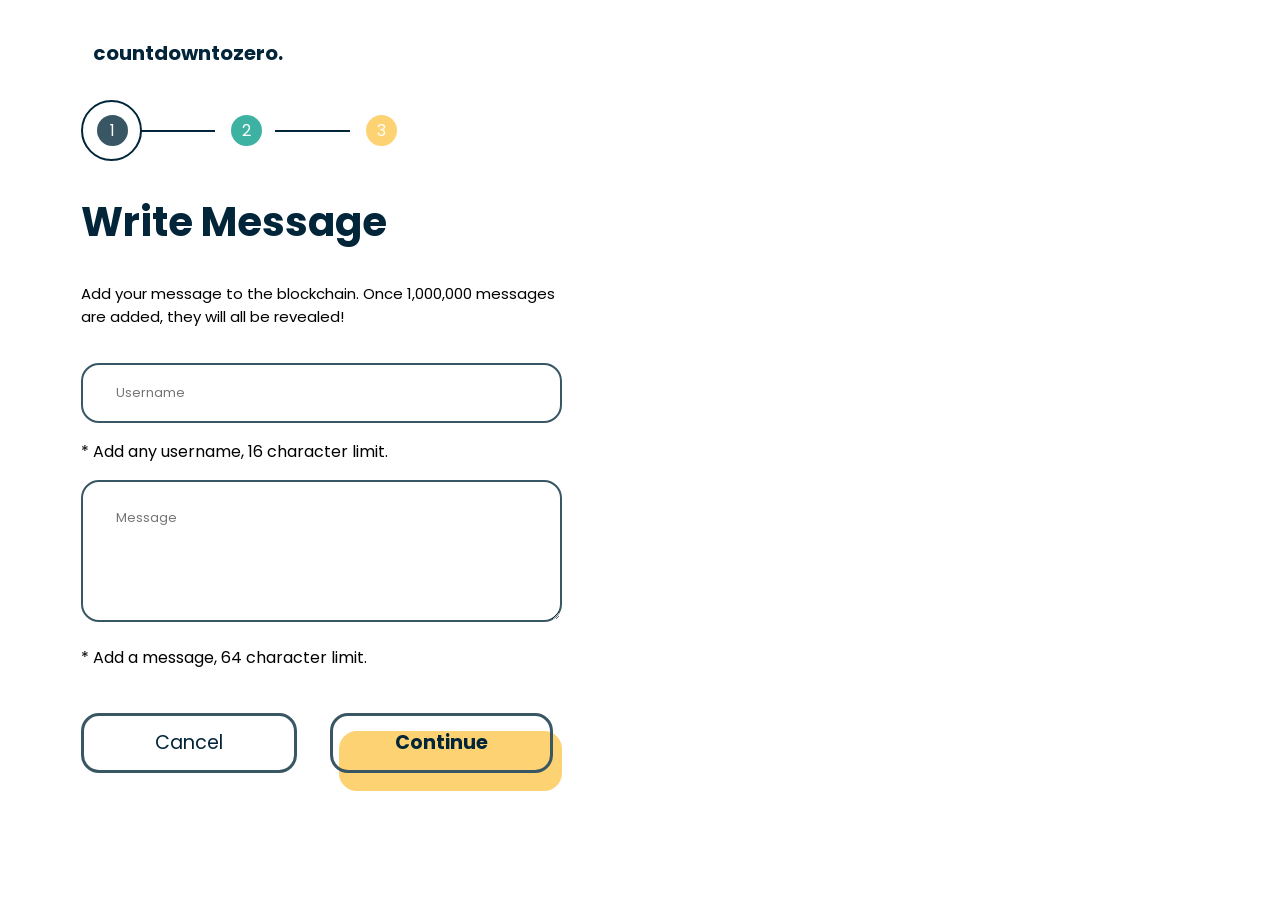
==== commit 5cdca3b7: "Removed local accessing for pages and images" ====
--- a/form.html
+++ b/form.html
@@ -19,7 +19,7 @@
   <body class="scrollable">
     <div class="container" id="large-form-container">
       <div class="content-container" id="form-container">
-            <a href="/home.html" class="nav">countdowntozero.</a>
+            <a href="home.html" class="nav">countdowntozero.</a>
         <form id="regForm" action="/action_page.php">
           <div id="big-step-container">
             <div id="step-container">
@@ -47,7 +47,7 @@
               <label class="charity-label form-element" for="FEBA">
                 <div class="charity-top">                
                   <div class="fake-radio"><div class="radio-checked"></div></div>
-                  <img src="/Images/FEBA.svg" class="charity-image" alt="Image of ACS">
+                  <img src="Images/FEBA.svg" class="charity-image" alt="Image of ACS">
                   <p class="body-text">European Food Banks Federation</p>
                   <p class="body-text mobile-charity-text">FEBA</p>
                 </div>
@@ -57,7 +57,7 @@
               <label class="charity-label form-element" for="ACS">
                 <div class="charity-top">
                   <div class="fake-radio"><div class="radio-checked"></div></div>
-                  <img src="/Images/ACS.svg" class="charity-image" alt="Image of DS">
+                  <img src="Images/ACS.svg" class="charity-image" alt="Image of DS">
                   <p class="body-text">American Cancer Society</p>
                   <p class="body-text mobile-charity-text">ACS</p>
                 </div>
@@ -67,7 +67,7 @@
               <label class="charity-label form-element" for="DS">
                 <div class="charity-top">
                   <div class="fake-radio"><div class="radio-checked"></div></div>
-                  <img src="/Images/DS.svg" class="charity-image" alt="Image of FEBA">
+                  <img src="Images/DS.svg" class="charity-image" alt="Image of FEBA">
                   <p class="body-text">Daffodil Society</p> 
                   <p class="body-text mobile-charity-text">DS</p>
                 </div>
@@ -85,7 +85,7 @@
               <div class="fake-radio">
                <div class="radio-checked"></div>
                 </div>
-                <img src="/Images/apple-logo.svg" class="apple-image" alt="Image of Apple Logo">
+                <img src="Images/apple-logo.svg" class="apple-image" alt="Image of Apple Logo">
                 <p class="body-text">Apple Pay</p>
             </div>
               </label>
@@ -94,7 +94,7 @@
               <div class="fake-radio">
                <div class="radio-checked"></div>
                 </div>
-                <img src="/Images/apple-logo.svg" class="apple-image" alt="Image of Apple Logo">
+                <img src="Images/apple-logo.svg" class="apple-image" alt="Image of Apple Logo">
                 <p class="body-text">Apple Pay</p>
             </div>
               </label>
@@ -103,7 +103,7 @@
               <div class="fake-radio">
                <div class="radio-checked"></div>
                 </div>
-                <img src="/Images/apple-logo.svg" class="apple-image" alt="Image of Apple Logo">
+                <img src="Images/apple-logo.svg" class="apple-image" alt="Image of Apple Logo">
                 <p class="body-text">Apple Pay</p>
             </div>
               </label>
@@ -112,7 +112,7 @@
               <div class="fake-radio">
                <div class="radio-checked"></div>
                 </div>
-                <img src="/Images/apple-logo.svg" class="apple-image" alt="Image of Apple Logo">
+                <img src="Images/apple-logo.svg" class="apple-image" alt="Image of Apple Logo">
                 <p class="body-text">Apple Pay</p>
             </div>
               </label>
@@ -121,7 +121,7 @@
               <div class="fake-radio">
                <div class="radio-checked"></div>
                 </div>
-                <img src="/Images/apple-logo.svg" class="apple-image" alt="Image of Apple Logo">
+                <img src="Images/apple-logo.svg" class="apple-image" alt="Image of Apple Logo">
                 <p class="body-text">Apple Pay</p>
             </div>
               </label>
@@ -130,7 +130,7 @@
               <div class="fake-radio">
                <div class="radio-checked"></div>
                 </div>
-                <img src="/Images/apple-logo.svg" class="apple-image" alt="Image of Apple Logo">
+                <img src="Images/apple-logo.svg" class="apple-image" alt="Image of Apple Logo">
                 <p class="body-text">Apple Pay</p>
             </div>
               </label>
@@ -139,21 +139,21 @@
               <div class="fake-radio">
                <div class="radio-checked"></div>
                 </div>
-                <img src="/Images/apple-logo.svg" class="apple-image" alt="Image of Apple Logo">
+                <img src="Images/apple-logo.svg" class="apple-image" alt="Image of Apple Logo">
                 <p class="body-text">Apple Pay</p>
             </div>
               </label>
 
               
               <div id="secure-pay-container">
-                <a href="/info.html">
-                  <img src="/Images/info.svg" class="payment-icon" alt="Information Image">
+                <a href="info.html">
+                  <img src="Images/info.svg" class="payment-icon" alt="Information Image">
                   Why do I need to Pay?</a>
-                <p><img src="/Images/lock.svg" class="payment-icon" alt="Secure Payment">Secure Payment By Apple</p>
+                <p><img src="Images/lock.svg" class="payment-icon" alt="Secure Payment">Secure Payment By Apple</p>
               </div>
             </div>
             <div class="form-button-container">
-              <a href="/home.html" id="cancel-anchor">
+              <a href="home.html" id="cancel-anchor">
                 <button type="button" id="cancel">Cancel</button>
               </a>
               <button type="button" id="prevBtn" onclick="nextPrev(-1)">Back</button>
--- a/style.css
+++ b/style.css
@@ -7,29 +7,105 @@
   height: 100%;
   overflow: hidden;
 }
-
+/* 
+.container {
+	display: grid;
+	grid-template-columns: 55% 45%;
+	position: relative;
+	height: 100%;
+} */
+
+.content-container {
+  margin-left: 13%;
+  height: 100vh;
+  display: grid;
+  align-content: center;
+}
+
+/* NEW SHAPE CODE */
 .container {
   display: grid;
-  grid-template-columns: 55% 45%;
-  position: relative;
-  height: 100%;
-}
-
-.content-container {
-  margin-left: 13%;
-  height: 100%;
+  height: 100vh;
+  grid-template-columns: 60vw 40vw;
+}
+
+.shapes {
   display: grid;
-  align-content: center;
-}
-
-.shapes {
+  justify-content: right;
+  /* background-color: teal; */
+  width: 40vw;
+}
+
+.grid-container {
+  display: grid;
+  grid-template-columns: 1fr 1fr 1fr 1fr;
+  width: 80vh;
+  height: 100vh;
+}
+
+/* .grid-item {
+	outline: 2px solid #000;
+	outline-offset: -2px;
+}
+
+body {
+	margin: 0;
+}
+
+.grid-item {
+	height: 20vh;
+	text-align: center;
+} */
+
+/* .content-container {
+	background-color: blanchedalmond;
+	height: 100vh;
+} */
+
+@media (max-aspect-ratio: 2/1) {
+  .grid-container .shapes-1 {
+    visibility: hidden;
+  }
+}
+
+@media (max-aspect-ratio: 3/2) {
+  .grid-container .shapes-2 {
+    visibility: hidden;
+  }
+}
+
+@media (max-aspect-ratio: 1/1) {
+  .grid-container .shapes-3 {
+    visibility: hidden;
+  }
+}
+
+@media (max-aspect-ratio: 1/2) {
+  .grid-container .shapes-4 {
+    visibility: hidden;
+  }
+}
+
+@media (max-aspect-ratio: 3/4) {
+  .shapes {
+    visibility: hidden;
+  }
+
+  .container {
+    grid-template-columns: 100vw;
+  }
+}
+
+/* NEW SHAPE CODE */
+
+/* .shapes {
   display: grid;
   grid-template-columns: 1fr 1fr 1fr 1fr;
   width: 80vh;
   height: 100vh;
   position: fixed;
   right: 0;
-}
+} */
 
 .nav-div {
   height: 160px;
@@ -116,7 +192,7 @@
 .nav {
   font-family: poppins, sans-serif;
   font-weight: bold;
-  font-size: 2rem;
+  font-size: 200%;
   color: #022539;
   text-decoration: none;
   position: absolute;
@@ -128,20 +204,20 @@
   font-family: poppins, sans-serif;
   color: #022539;
   font-weight: bold;
-  font-size: 4rem;
+  font-size: 400%;
   width: 73.4%;
   line-height: 92px;
 }
 
 .body-text {
   font-family: poppins, sans-serif;
-  font-size: 1.5rem;
+  font-size: 150%;
   width: 100%;
 }
 
 .info-body-text {
   font-family: poppins, sans-serif;
-  font-size: 1.5rem;
+  font-size: 150%;
   width: 100%;
 }
 
@@ -155,7 +231,7 @@
   font-family: poppins, sans-serif;
   font-weight: bold;
   color: #022539;
-  font-size: 1.9rem;
+  font-size: 190%;
   height: 45px;
   margin-left: 36px;
 }
@@ -164,7 +240,7 @@
 #eth-button {
   font-family: poppins, sans-serif;
   font-weight: regular;
-  font-size: 1rem;
+  font-size: 100%;
   color: #000000;
   background-color: rgba(0, 0, 0, 0);
   border: none;
@@ -239,7 +315,7 @@
   font-weight: bold;
   color: #022539;
   background-color: #ffffff;
-  font-size: 1.5rem;
+  font-size: 150%;
   width: 277px;
   height: 108px;
   border: 4px solid #385663;
@@ -257,8 +333,7 @@
 #mobile-info-button {
   font-family: poppins, sans-serif;
   font-weight: bold;
-
-  font-size: 1.5rem;
+  font-size: 150%;
   color: #022539;
   display: none;
 }
@@ -389,7 +464,7 @@
 
 .big-div {
   display: grid;
-  width: 100%;
+  width: 90%;
   /* max-width: 1010px; */
 }
 
@@ -449,7 +524,7 @@
 
 input {
   padding: 10px 33px;
-  font-size: 1rem;
+  font-size: 100%;
   font-family: poppins, sans-serif;
   /* margin-top: 43px; */
 }
@@ -457,7 +532,7 @@
 textarea {
   padding: 27px 33px;
   font-family: poppins, sans-serif;
-  font-size: 1rem;
+  font-size: 100%;
 }
 
 .form-element:focus {
@@ -510,7 +585,7 @@
   font-family: poppins, sans-serif;
   font-weight: bold;
   color: #022539;
-  font-size: 1.5rem;
+  font-size: 150%;
   width: 96%;
   height: 80px;
   border-radius: 18px;
@@ -554,7 +629,7 @@
   color: #022539;
   border-radius: 18px;
   background-color: #ffffff;
-  font-size: 1.5rem;
+  font-size: 150%;
   width: 100%;
   height: 80px;
   border: 4px solid #385663;
@@ -760,7 +835,7 @@
 #secure-pay-container p {
   display: flex;
   align-items: center;
-  font-size: 1rem;
+  font-size: 100%;
 }
 
 .payment-icon {
@@ -775,7 +850,7 @@
 
 @media (max-width: 1750px) {
   h1 {
-    font-size: 3.5rem;
+    font-size: 350%;
     line-height: 85px;
   }
 
@@ -855,12 +930,12 @@
   }
 }
 
-@media (max-width: 1670px) and (max-height: 880px) {
+/* @media (max-width: 1670px) and (max-height: 710px) {
   .shapes {
     width: 60vh;
     grid-template-columns: 1fr 1fr 1fr;
   }
-}
+} */
 
 @media (max-width: 1670px) {
   /* .shapes {
@@ -868,9 +943,9 @@
     grid-template-columns: 1fr 1fr 1fr;
   } */
 
-  .shapes-1 {
-    display: none;
-  }
+  /* .shapes-1 {
+    display: none;
+  } */
 
   .nav {
     font-size: 1.5rem;
@@ -930,9 +1005,9 @@
     margin-top: 0px;
   }
 
-  #large-form-container {
+  /* #large-form-container {
     grid-template-columns: 66.25% 33.75%;
-  }
+  } */
 
   #form-container {
     margin-left: 10.5%;
@@ -1219,7 +1294,7 @@
   h1 {
     font-size: 1.8rem;
   }
-
+  /* 
   .shapes {
     width: 40vh;
     grid-template-columns: 1fr 1fr;
@@ -1227,11 +1302,11 @@
 
   .shapes-2 {
     display: none;
-  }
-
-  #large-form-container {
+  } */
+
+  /* #large-form-container {
     grid-template-columns: 77.5% 22.5%;
-  }
+  } */
 
   #form-container {
     margin-left: 9%;
@@ -1498,18 +1573,18 @@
 } */
 
 @media (max-width: 700px) {
-  .shapes {
-    display: none;
-  }
+  /* .shapes {
+    display: none;
+  } */
 
   .nav {
     font-size: 1.25rem;
     left: 9%;
   }
 
-  .container {
+  /* .container {
     grid-template-columns: 1fr;
-  }
+  } */
 
   .content-container {
     margin: initial;
@@ -1852,16 +1927,16 @@
 } */
 
 @media (max-width: 869px) and (min-width: 701px) and (min-height: 800px) {
-  .shapes {
-    display: none;
-  }
+  /* .shapes {
+    display: none;
+  } */
 
   .container {
-    grid-template-columns: 100%;
+    /* grid-template-columns: 100%; */
   }
 
   .scrollable #large-form-container {
-    grid-template-columns: 100%;
+    /* grid-template-columns: 100%; */
   }
 
   #nextBtn {
@@ -2015,20 +2090,20 @@
 }
 
 @media (max-width: 870px) and (min-width: 701px) and (min-height: 680px) {
-  .shapes {
-    display: none;
-  }
+  /* .shapes {
+    display: none;
+  } */
 
   .big-div {
     width: 100%;
   }
 
   .container {
-    grid-template-columns: 100%;
+    /* grid-template-columns: 100%; */
   }
 
   .scrollable #large-form-container {
-    grid-template-columns: 100%;
+    /* grid-template-columns: 100%; */
   }
 
   #nextBtn {
@@ -2202,20 +2277,20 @@
 }
 
 @media (min-height: 890px) and (min-width: 701px) and (max-width: 1000px) {
-  .shapes {
-    display: none;
-  }
+  /* .shapes {
+    display: none;
+  } */
 
   .big-div {
     width: 100%;
   }
 
   .container {
-    grid-template-columns: 100%;
+    /* grid-template-columns: 100%; */
   }
 
   .scrollable #large-form-container {
-    grid-template-columns: 100%;
+    /* grid-template-columns: 100%; */
   }
 
   #nextBtn {
@@ -2364,7 +2439,7 @@
   }
 }
 
-@media (min-height: 1200px) and (min-width: 1271px) and (max-width: 2100) {
+/* @media (min-height: 1200px) and (min-width: 1271px) and (max-width: 2100) {
   .shapes {
     width: 40vh;
     grid-template-columns: 1fr 1fr;
@@ -2381,7 +2456,7 @@
   #regForm {
     width: 80%;
   }
-}
+} */
 /* 
 @media (min-height: 1160px) and (max-width: 1270px) {
   #form-container {
@@ -2424,7 +2499,7 @@
   } */
 }
 
-@media (min-width: 1801px) and (min-height: 1251px) and (max-height: 1690px) {
+/* @media (min-width: 1951px) and (min-height: 1251px) and (max-height: 1440px) {
   .shapes {
     width: 60vh;
     grid-template-columns: 1fr 1fr 1fr;
@@ -2443,9 +2518,9 @@
     width: 200px;
     height: 40px;
   }
-}
-
-@media (min-height: 1691px) and (min-width: 1470px) and (max-height: 1985px) {
+} */
+
+/* @media (min-height: 1691px) and (min-width: 1470px) and (max-height: 1985px) {
   .shapes {
     width: 40vh;
     grid-template-columns: 1fr 1fr;
@@ -2458,7 +2533,7 @@
   .shapes-2 {
     display: none;
   }
-}
+} */
 
 /* @media (min-width: 1101px) and (max-width: 1900px) and (min-height: 1000px) {
   .shapes {
@@ -2470,8 +2545,8 @@
     display: none;
   }
 } */
-
-@media (min-width: 1101px) and (max-width: 1450px) and (max-height: 1250px) {
+/* 
+@media (min-width: 1001px) and (max-width: 1450px) and (max-height: 1250px) and (min-height: 881px) {
   .shapes {
     width: 40vh;
     grid-template-columns: 1fr 1fr;
@@ -2484,9 +2559,52 @@
   .shapes-2 {
     display: none;
   }
-}
-
-@media (min-width: 1101px) and (max-width: 1450px) and (min-height: 1251px) and (max-height: 1449px) {
+} */
+
+/* @media (min-width: 1101px) and (max-width: 1450px) and (min-height: 1251px) and (max-height: 1449px) {
+  .shapes {
+    width: 20vh;
+    grid-template-columns: 1fr;
+  }
+
+  .shapes-1 {
+    display: none;
+  }
+
+  .shapes-2 {
+    display: none;
+  }
+
+  .shapes-3 {
+    display: none;
+  }
+} */
+
+/* NEW MEDIA */
+/* @media (min-width: 701px) and (max-width: 1101px) and (max-height: 1446px) and (min-height: 961px) {
+  .shapes {
+    width: 20vh;
+    grid-template-columns: 1fr;
+  }
+
+  .shapes-1 {
+    display: none;
+  }
+
+  .shapes-2 {
+    display: none;
+  }
+
+  .shapes-3 {
+    display: none;
+  }
+
+  #regForm {
+    width: 80%;
+  }
+} */
+
+/* @media (min-width: 701px) and (max-width: 901px) and (max-height: 960px) {
   .shapes {
     width: 40vh;
     grid-template-columns: 1fr 1fr;
@@ -2499,10 +2617,32 @@
   .shapes-2 {
     display: none;
   }
-}
-
-/* NEW MEDIA */
-@media (min-width: 870px) and (max-width: 1101px) and (max-height: 1446px) {
+
+  #regForm {
+    width: 80%;
+  }
+} */
+
+/* @media (min-width: 701px) and (max-width: 1101px) and (min-height: 881px) and (max-height: 960px) {
+  .shapes {
+    width: 40vh;
+    grid-template-columns: 1fr 1fr;
+  }
+
+  .shapes-1 {
+    display: none;
+  }
+
+  .shapes-2 {
+    display: none;
+  }
+
+  #regForm {
+    width: 80%;
+  }
+} */
+
+/* @media (min-height: 1447px) and (min-width: 1000px) and (max-width: 1449px) and (max-height: 1985px) {
   .shapes {
     width: 20vh;
     grid-template-columns: 1fr;
@@ -2523,33 +2663,21 @@
   #regForm {
     width: 80%;
   }
-}
-
-@media (min-height: 1447px) and (min-width: 1000px) and (max-width: 1449px) and (max-height: 1985px) {
+} */
+
+/* @media (min-width: 1951px) and (min-height: 1251px) and (max-height: 1620px) and (max-width: 2900px) {
   .shapes {
-    width: 20vh;
-    grid-template-columns: 1fr;
+    width: 60vh;
+    grid-template-columns: 1fr 1fr 1fr;
   }
 
   .shapes-1 {
     display: none;
   }
-
-  .shapes-2 {
-    display: none;
-  }
-
-  .shapes-3 {
-    display: none;
-  }
-
-  #regForm {
-    width: 80%;
-  }
-}
+} */
 /* NEW MEDIA */
 
-@media (max-width: 938px) and (min-height: 704px) and (min-width: 701px) {
+/* @media (max-width: 938px) and (min-height: 704px) and (min-width: 701px) {
   .shapes {
     width: 40vh;
     grid-template-columns: 1fr 1fr;
@@ -2564,7 +2692,7 @@
   }
 }
 
-@media (min-width: 1450px) and (min-height: 881px) and (max-width: 1599px) {
+@media (min-width: 1001px) and (min-height: 711px) and (max-width: 1599px) and (max-height: 1449px) {
   .shapes {
     width: 40vh;
     grid-template-columns: 1fr 1fr;
@@ -2579,7 +2707,7 @@
   }
 }
 
-@media (min-width: 1600px) and (max-width: 1800px) and (max-height: 1250px) {
+@media (min-width: 1600px) and (max-width: 1800px) and (max-height: 940px) {
   .shapes {
     width: 60vh;
     grid-template-columns: 1fr 1fr 1fr;
@@ -2590,7 +2718,18 @@
   }
 }
 
-@media (min-height: 1251px) and (min-width: 1600px) and (max-width: 1800px) {
+@media (min-width: 1600px) and (max-width: 2100px) and (min-height: 941px) and (max-height: 1250px) {
+  .shapes {
+    width: 60vh;
+    grid-template-columns: 1fr 1fr 1fr;
+  }
+
+  .shapes-1 {
+    display: none;
+  }
+}
+
+@media (min-height: 1251px) and (min-width: 1600px) and (max-width: 1950px) and (max-height: 1440px) {
   .shapes {
     width: 40vh;
     grid-template-columns: 1fr 1fr;
@@ -2603,7 +2742,7 @@
   .shapes-2 {
     display: none;
   }
-}
+} */
 
 /* @media (min-height: 1310px) and (min-width: 1700px) and (max-width: 2000px) {
   .shapes {
@@ -2622,29 +2761,29 @@
 
 @media (min-width: 2700px) {
   #form-container {
-    width: 1292px;
+    /* width: 1292px; */
   }
 
   #home-container {
-    width: 1385px;
+    /* width: 1385px; */
   }
 }
 
 @media (max-height: 1445px) and (max-width: 1000px) and (min-width: 701px) and (min-height: 680px) {
-  .shapes {
-    display: none;
-  }
+  /* .shapes {
+    display: none;
+  } */
 
   .big-div {
     width: 100%;
   }
 
   .container {
-    grid-template-columns: 100%;
+    /* grid-template-columns: 100%; */
   }
 
   .scrollable #large-form-container {
-    grid-template-columns: 100%;
+    /* grid-template-columns: 100%; */
   }
 
   #nextBtn {
@@ -2694,7 +2833,7 @@
 
   #messages-remaining {
     margin-left: 3vw;
-    font-size: 1.2rem;
+    font-size: 120%;
     height: 30px;
   }
 
@@ -2795,7 +2934,7 @@
   }
 }
 
-@media (min-width: 1481px) and (max-width: 1860px) and (min-height: 1446px) and (max-height: 2350px) {
+/* @media (min-width: 1481px) and (max-width: 1860px) and (min-height: 1446px) and (max-height: 2350px) {
   .shapes {
     width: 40vh;
     grid-template-columns: 1fr 1fr;
@@ -2808,7 +2947,7 @@
   .shapes-2 {
     display: none;
   }
-}
+} */
 
 /* .shapes {
     display: none;
@@ -2979,16 +3118,16 @@
   } */
 
   .big-div {
-    width: 100%;
-  }
-
-  .container {
+    width: 90%;
+  }
+
+  /* .container {
     grid-template-columns: 55% 45%;
   }
 
   #large-form-container {
     grid-template-columns: 55% 45%;
-  }
+  } */
 
   #nextBtn {
     border-width: 2px;
@@ -3086,7 +3225,7 @@
   }
 
   #eth-button {
-    width: 100vw;
+    /* width: 100vw; */
     justify-content: start;
     font-size: 1rem;
     left: 7.29%;
@@ -3150,7 +3289,7 @@
   }
 } */
 
-@media (min-width: 1101px) and (max-width: 1480px) and (min-height: 1450px) and (max-height: 1650px) {
+/* @media (min-width: 1101px) and (max-width: 1480px) and (min-height: 1450px) and (max-height: 1650px) {
   .shapes {
     width: 20vh;
     grid-template-columns: 1fr;
@@ -3171,7 +3310,7 @@
   #regForm {
     width: 80%;
   }
-}
+} */
 
 /* @media (min-width: 1101px) and (max-width: 1800px) and (min-height: 1450px) {
   .shapes {
@@ -3206,20 +3345,21 @@
 }
 
 /* Info Media Queries */
-@media (min-width: 2700px) {
+@media (min-width: 2400px) {
   .info-row-1 {
-    grid-gap: 100px;
+    grid-gap: 150px;
     margin-bottom: 40px;
     align-items: center;
   }
 
   .info-row-2 {
     align-items: center;
-    grid-gap: 100px;
+    grid-gap: 150px;
   }
 
   .big-div {
-    width: 100%;
+    width: 90%;
+    max-width: 1500px;
   }
 
   .info-body-text {
@@ -3227,7 +3367,7 @@
   }
 }
 
-@media (max-width: 2018px) {
+@media (max-width: 2400px) {
   .info-row-1 {
     grid-template-columns: 3fr;
     grid-gap: 90px;
@@ -3246,7 +3386,8 @@
   }
 
   .big-div {
-    width: 100%;
+    width: 90%;
+    max-width: 975px;
   }
 
   .info-body-text {
@@ -3273,7 +3414,7 @@
 
 @media (max-width: 1750px) {
   .big-div {
-    width: 100%;
+    width: 90%;
   }
 
   .nav-div {
@@ -3305,6 +3446,16 @@
     font-size: 3rem;
     line-height: 60px;
   }
+
+  #add-message-info {
+    top: 91%;
+    left: 7%;
+  }
+
+  #button-background-info {
+    top: 91%;
+    left: 7%;
+  }
 }
 
 @media (max-width: 1520px) {
@@ -3363,12 +3514,12 @@
   }
 
   #add-message-info {
-    top: 91.3%;
+    top: 82%;
     left: 18%;
   }
 
   #button-background-info {
-    top: 91.3%;
+    top: 82%;
     left: 18%;
   }
 }
@@ -3380,6 +3531,16 @@
 
   #info-h1 {
     margin-top: 0px;
+  }
+
+  #add-message-info {
+    top: 79%;
+    left: 19%;
+  }
+
+  #button-background-info {
+    top: 79%;
+    left: 19%;
   }
 }
 
@@ -3480,4 +3641,8 @@
     width: 220px;
     height: 85.77px;
   }
-}
+
+  .info-body-text {
+    font-size: 24px;
+  }
+}
